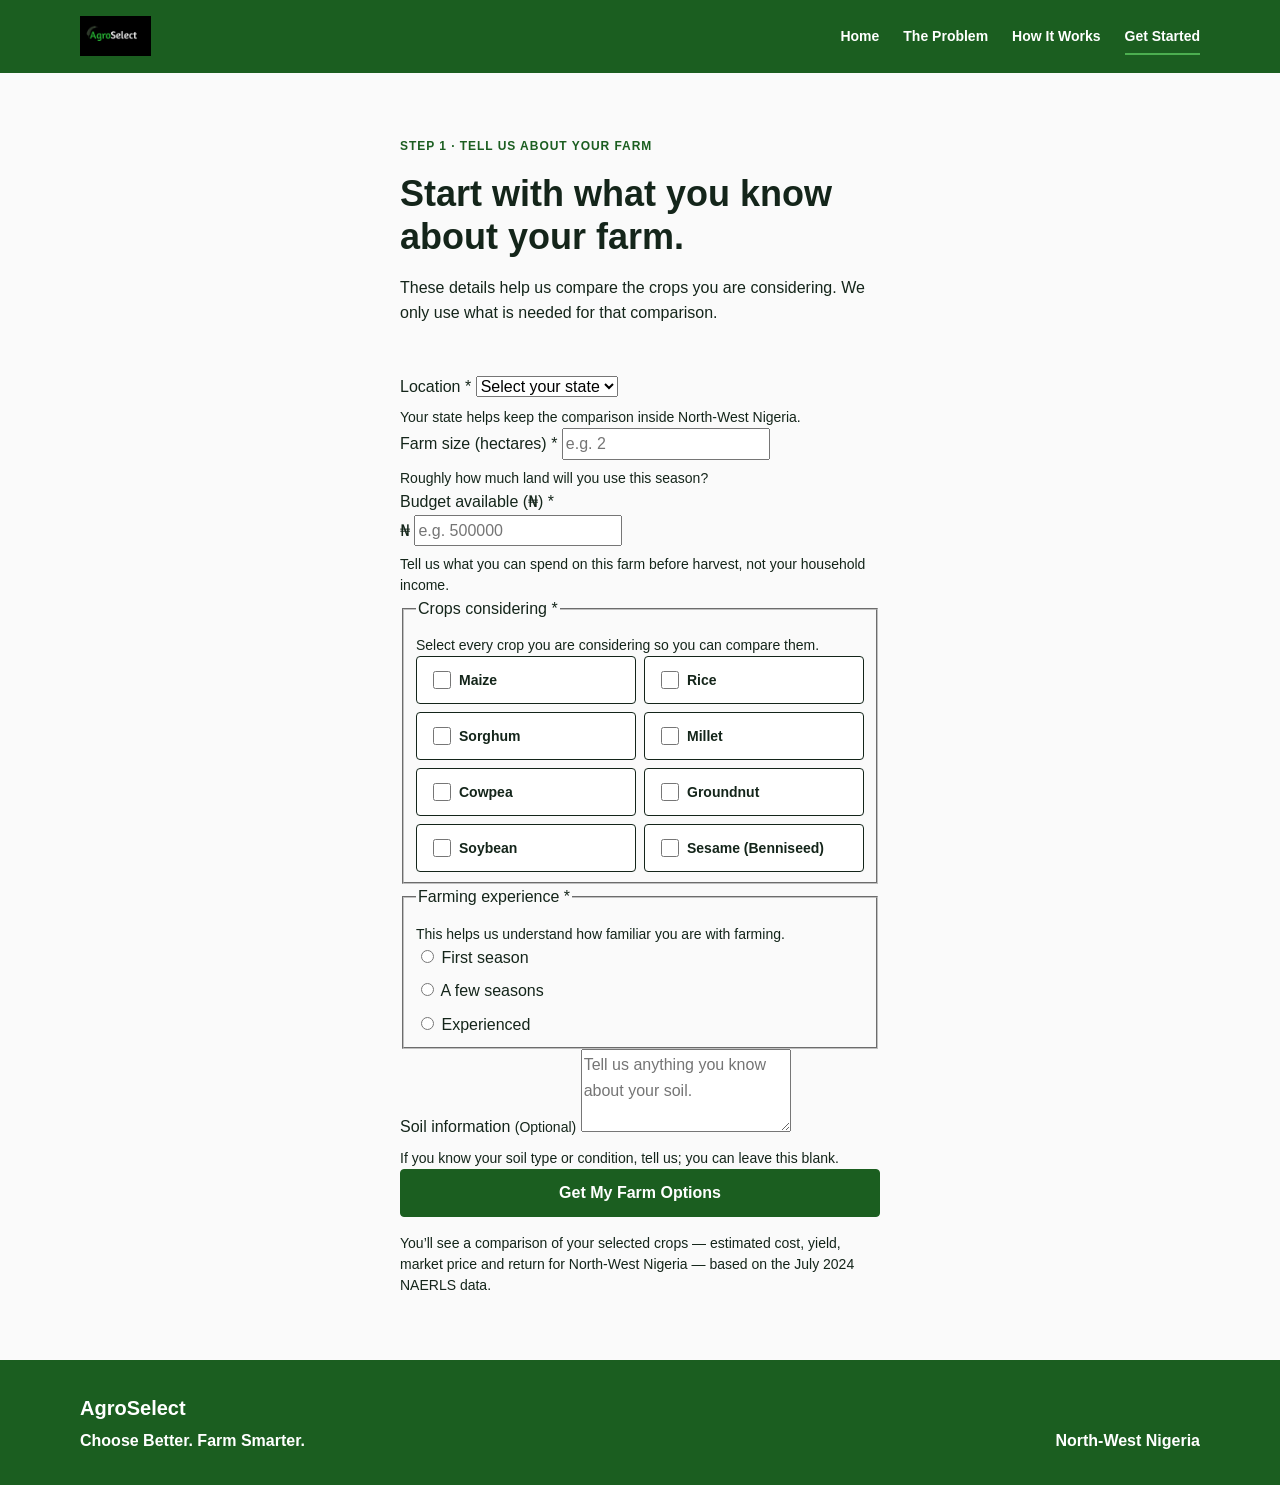
==== index.html @ f1db998a "Add AgroSelect project" ====
<!DOCTYPE html>
<html lang="en">
<head>
  <meta charset="UTF-8">
  <meta name="viewport" content="width=device-width, initial-scale=1.0">

  <title>Get Started | AgroSelect</title>
  <meta
    name="description"
    content="Tell AgroSelect about your farm and compare crops using local price, yield and cost information for North-West Nigeria."
  >

  <link rel="stylesheet" href="css/brand.css">
  <link rel="stylesheet" href="css/get-started.css">
</head>

<body>

  <!-- HEADER -->
  <header class="site-header">
    <div class="header-inner">

      <a href="index.html" class="brand-logo" aria-label="AgroSelect home">
        <img
    src="assets/Agroselect%20logo.jpeg"
    alt="AgroSelect"
    class="logo-image"
>
      </a>

      <nav class="site-nav" aria-label="Main navigation">
        <a href="index.html">Home</a>
        <a href="problem.html">The Problem</a>
        <a href="how-it-works.html">How It Works</a>
        <a href="get-started.html" class="active" aria-current="page">
          Get Started
        </a>
      </nav>

    </div>
  </header>


  <!-- MAIN -->
  <main>

    <section class="get-started-section">

      <div class="form-container">

        <!-- PAGE INTRO -->
        <div class="page-intro">

          <p class="eyebrow">STEP 1 · TELL US ABOUT YOUR FARM</p>

          <h1>Start with what you know about your farm.</h1>

          <p class="intro-text">
            These details help us compare the crops you are considering.
            We only use what is needed for that comparison.
          </p>

        </div>


        <!-- FORM -->
        <form class="farm-form">

          <!-- LOCATION -->
          <div class="form-group">

            <label for="location">
              Location <span class="required">*</span>
            </label>

            <select
              id="location"
              name="location"
              required
              aria-describedby="location-help"
            >
              <option value="" selected disabled>
                Select your state
              </option>

              <option value="jigawa">Jigawa</option>
              <option value="kaduna">Kaduna</option>
              <option value="kano">Kano</option>
              <option value="katsina">Katsina</option>
              <option value="kebbi">Kebbi</option>
              <option value="sokoto">Sokoto</option>
              <option value="zamfara">Zamfara</option>
            </select>

            <p class="field-help" id="location-help">
              Your state helps keep the comparison inside North-West Nigeria.
            </p>

          </div>


          <!-- FARM SIZE -->
          <div class="form-group">

            <label for="farm-size">
              Farm size (hectares) <span class="required">*</span>
            </label>

            <input
              type="number"
              id="farm-size"
              name="farm-size"
              min="0"
              step="0.01"
              inputmode="decimal"
              placeholder="e.g. 2"
              required
              aria-describedby="farm-size-help"
            >

            <p class="field-help" id="farm-size-help">
              Roughly how much land will you use this season?
            </p>

          </div>


          <!-- BUDGET -->
          <div class="form-group">

            <label for="budget">
              Budget available (₦) <span class="required">*</span>
            </label>

            <div class="currency-input">
              <span class="currency-symbol" aria-hidden="true">₦</span>

              <input
                type="number"
                id="budget"
                name="budget"
                min="0"
                step="1000"
                inputmode="numeric"
                placeholder="e.g. 500000"
                required
                aria-describedby="budget-help"
              >
            </div>

            <p class="field-help" id="budget-help">
              Tell us what you can spend on this farm before harvest,
              not your household income.
            </p>

          </div>


          <!-- CROPS -->
          <fieldset class="form-group crop-group">

            <legend>
              Crops considering <span class="required">*</span>
            </legend>

            <p class="field-help">
              Select every crop you are considering so you can compare them.
            </p>

            <div class="crop-options">

              <label class="crop-option">
                <input
                  type="checkbox"
                  name="crops"
                  value="maize"
                >
                <span class="crop-chip">Maize</span>
              </label>

              <label class="crop-option">
                <input
                  type="checkbox"
                  name="crops"
                  value="rice"
                >
                <span class="crop-chip">Rice</span>
              </label>

              <label class="crop-option">
                <input
                  type="checkbox"
                  name="crops"
                  value="sorghum"
                >
                <span class="crop-chip">Sorghum</span>
              </label>

              <label class="crop-option">
                <input
                  type="checkbox"
                  name="crops"
                  value="millet"
                >
                <span class="crop-chip">Millet</span>
              </label>

              <label class="crop-option">
                <input
                  type="checkbox"
                  name="crops"
                  value="cowpea"
                >
                <span class="crop-chip">Cowpea</span>
              </label>

              <label class="crop-option">
                <input
                  type="checkbox"
                  name="crops"
                  value="groundnut"
                >
                <span class="crop-chip">Groundnut</span>
              </label>

              <label class="crop-option">
                <input
                  type="checkbox"
                  name="crops"
                  value="soybean"
                >
                <span class="crop-chip">Soybean</span>
              </label>

              <label class="crop-option">
                <input
                  type="checkbox"
                  name="crops"
                  value="sesame"
                >
                <span class="crop-chip">Sesame (Benniseed)</span>
              </label>

            </div>

          </fieldset>


          <!-- EXPERIENCE -->
          <fieldset class="form-group">

            <legend>
              Farming experience <span class="required">*</span>
            </legend>

            <p class="field-help">
              This helps us understand how familiar you are with farming.
            </p>

            <div class="experience-options">

              <label class="experience-option">
                <input
                  type="radio"
                  name="experience"
                  value="first-season"
                >
                <span>First season</span>
              </label>

              <label class="experience-option">
                <input
                  type="radio"
                  name="experience"
                  value="few-seasons"
                >
                <span>A few seasons</span>
              </label>

              <label class="experience-option">
                <input
                  type="radio"
                  name="experience"
                  value="experienced"
                >
                <span>Experienced</span>
              </label>

            </div>

          </fieldset>


          <!-- SOIL INFORMATION -->
          <div class="form-group">

            <label for="soil">
              Soil information <span class="optional">(Optional)</span>
            </label>

            <textarea
              id="soil"
              name="soil"
              rows="3"
              placeholder="Tell us anything you know about your soil."
              aria-describedby="soil-help"
            ></textarea>

            <p class="field-help" id="soil-help">
              If you know your soil type or condition, tell us;
              you can leave this blank.
            </p>

          </div>


          <!-- CTA -->
          <div class="form-action">

            <button type="submit" class="primary-button">
              Get My Farm Options
            </button>

            <p class="next-step">
              You’ll see a comparison of your selected crops —
              estimated cost, yield, market price and return for
              North-West Nigeria — based on the July 2024 NAERLS data.
            </p>

          </div>

        </form>

      </div>

    </section>

  </main>


  <!-- FOOTER -->
  <footer class="site-footer">

    <div class="footer-inner">

      <div class="footer-brand">
        <span class="footer-wordmark">
          <span>Agro</span>Select
        </span>

        <p>Choose Better. Farm Smarter.</p>
      </div>

      <p class="footer-location">
        North-West Nigeria
      </p>

    </div>

  </footer>

</body>
</html>
---- css/brand.css ----
/* =========================================
   AGROSELECT — SHARED BRAND SYSTEM
   ========================================= */

:root {
    /* Brand colours */
    --color-primary-900: #1B5E20;
    --color-primary-500: #4CAF50;

    /* Use only for best comparison figure */
    --color-accent-lime: #AEEA00;

    /* Use only for caution, unavailable and risk */
    --color-accent-yellow: #FFEB3B;

    /* Surfaces */
    --color-surface: #FAFAFA;
    --color-white: #FFFFFF;

    /* Text */
    --color-ink-900: #14251A;

    /* Spacing — 8pt grid */
    --space-4: 4px;
    --space-8: 8px;
    --space-16: 16px;
    --space-24: 24px;
    --space-32: 32px;
    --space-48: 48px;
    --space-64: 64px;

    /* Radius */
    --radius-small: 4px;
    --radius-card: 8px;

    /* Motion */
    --transition-fast: 120ms ease-out;
}


/* ---------- RESET ---------- */

* {
    box-sizing: border-box;
}

html {
    scroll-behavior: smooth;
}

body {
    margin: 0;
    background: var(--color-surface);
    color: var(--color-ink-900);
    font-family:
        -apple-system,
        BlinkMacSystemFont,
        "Segoe UI",
        Roboto,
        "Helvetica Neue",
        Arial,
        sans-serif;
    font-size: 16px;
    line-height: 1.6;
}

img {
    max-width: 100%;
    display: block;
}

a {
    color: inherit;
}

button,
input,
select,
textarea {
    font: inherit;
}
---- css/get-started.css ----
/* =========================================
   AGROSELECT — GET STARTED PAGE
   ========================================= */


/* ===============================
   HEADER
   =============================== */

.site-header {
    background: var(--color-primary-900);
    border-bottom: 1px solid var(--color-primary-900);
}

.header-inner {
    width: min(1120px, calc(100% - 40px));
    min-height: 72px;
    margin: 0 auto;

    display: flex;
    align-items: center;
    justify-content: space-between;
    gap: var(--space-32);
}

.brand-logo {
    display: inline-flex;
    align-items: center;
    text-decoration: none;
}

.logo-image {
    width: auto;
    height: 40px;
    object-fit: contain;
}


/* ===============================
   NAVIGATION
   =============================== */

.site-nav {
    display: flex;
    align-items: center;
    gap: var(--space-24);
}

.site-nav a {
    position: relative;

    padding: var(--space-8) 0;

    color: var(--color-white);
    text-decoration: none;

    font-size: 14px;
    font-weight: 600;

    transition: color var(--transition-fast);
}

.site-nav a:hover {
    color: var(--color-accent-yellow);
}

.site-nav a.active {
    color: var(--color-white);
}

.site-nav a.active::after {
    content: "";

    position: absolute;
    left: 0;
    right: 0;
    bottom: 0;

    height: 2px;

    background: var(--color-primary-500);
}


/* ===============================
   MAIN SECTION
   =============================== */

.get-started-section {
    padding: var(--space-64) 0;
}

.form-container {
    width: min(480px, calc(100% - 40px));
    margin: 0 auto;
}


/* ===============================
   PAGE INTRO
   =============================== */

.page-intro {
    margin-bottom: var(--space-48);
}

.eyebrow {
    margin: 0 0 var(--space-16);

    color: var(--color-primary-900);

    font-size: 12px;
    font-weight: 700;
    letter-spacing: 0.08em;
    text-transform: uppercase;
}

.page-intro h1 {
    margin: 0;

    color: var(--color-ink-900);

    font-size: 36px;
    line-height: 1.2;
    font-weight: 700;
}

.intro-text {
    margin: var(--space-16) 0 0;

    color: var(--color-ink-900);

    font-size: 16px;
    line-height: 1.6;
}


/* ===============================
   FORM
   =============================== */

.farm-form {
    width: 100%;
}

.form-section {
    margin: 0 0 var(--space-48);
    padding: 0;
    border: 0;
}

.form-section legend {
    width: 100%;
    margin-bottom: var(--space-16);
    padding: 0;

    color: var(--color-ink-900);

    font-size: 20px;
    line-height: 1.3;
    font-weight: 700;
}


/* ===============================
   LABELS
   =============================== */

.form-section > label {
    display: block;
    margin-bottom: var(--space-8);

    color: var(--color-ink-900);

    font-size: 16px;
    font-weight: 600;
}

.optional {
    color: var(--color-ink-900);
    font-size: 14px;
    font-weight: 400;
}


/* ===============================
   INPUTS
   =============================== */

.form-section input[type="number"],
.form-section select,
.form-section textarea {
    width: 100%;

    border: 1px solid var(--color-ink-900);
    border-radius: var(--radius-small);

    background: var(--color-white);
    color: var(--color-ink-900);

    font-size: 16px;
}

.form-section input[type="number"],
.form-section select {
    min-height: 48px;
    padding: 0 var(--space-16);
}

.form-section textarea {
    min-height: 112px;
    padding: var(--space-16);

    resize: vertical;
}


/* ===============================
   FOCUS STATES
   =============================== */

.form-section input[type="number"]:focus,
.form-section select:focus,
.form-section textarea:focus,
.site-nav a:focus,
.brand-logo:focus,
.primary-button:focus,
.crop-option input:focus-visible,
.radio-option input:focus-visible {
    outline: 3px solid var(--color-primary-500);
    outline-offset: 2px;
}


/* ===============================
   INPUT WITH UNIT
   =============================== */

.input-with-unit {
    display: flex;
    align-items: center;

    min-height: 48px;

    border: 1px solid var(--color-ink-900);
    border-radius: var(--radius-small);

    background: var(--color-white);

    overflow: hidden;
}

.input-with-unit span {
    flex: 0 0 auto;

    padding: 0 var(--space-16);

    color: var(--color-ink-900);

    font-size: 16px;
    font-weight: 600;
}

.input-with-unit input {
    width: 100%;
    min-width: 0;

    min-height: 46px;
    padding: 0 var(--space-16);

    border: 0;
    outline: 0;

    background: transparent;
    color: var(--color-ink-900);

    font-size: 16px;
}

.input-with-unit:focus-within {
    outline: 3px solid var(--color-primary-500);
    outline-offset: 2px;
}


/* ===============================
   HELPER TEXT
   =============================== */

.field-help {
    margin: var(--space-8) 0 0;

    color: var(--color-ink-900);

    font-size: 14px;
    line-height: 1.5;
}


/* ===============================
   CROP OPTIONS
   =============================== */

.crop-options {
    display: grid;
    grid-template-columns: 1fr 1fr;
    gap: var(--space-8);
}

.crop-option {
    display: flex;
    align-items: center;

    min-height: 48px;
    padding: 0 var(--space-16);

    border: 1px solid var(--color-ink-900);
    border-radius: var(--radius-small);

    background: var(--color-white);

    cursor: pointer;

    transition:
        border-color var(--transition-fast),
        background-color var(--transition-fast);
}

.crop-option:hover {
    border-color: var(--color-primary-500);
}

.crop-option input {
    width: 18px;
    height: 18px;

    margin: 0 var(--space-8) 0 0;

    accent-color: var(--color-primary-900);
}

.crop-option span {
    color: var(--color-ink-900);

    font-size: 14px;
    font-weight: 600;
}


/* ===============================
   EXPERIENCE OPTIONS
   =============================== */

.experience-options {
    display: flex;
    flex-direction: column;
    gap: var(--space-8);
}

.radio-option {
    display: flex;
    align-items: center;

    min-height: 48px;
    padding: 0 var(--space-16);

    border: 1px solid var(--color-ink-900);
    border-radius: var(--radius-small);

    background: var(--color-white);

    cursor: pointer;

    transition:
        border-color var(--transition-fast),
        background-color var(--transition-fast);
}

.radio-option:hover {
    border-color: var(--color-primary-500);
}

.radio-option input {
    width: 18px;
    height: 18px;

    margin: 0 var(--space-8) 0 0;

    accent-color: var(--color-primary-900);
}

.radio-option span {
    color: var(--color-ink-900);

    font-size: 14px;
    font-weight: 600;
}


/* ===============================
   SUBMIT AREA
   =============================== */

.form-submit {
    margin-top: var(--space-16);
}

.primary-button {
    width: 100%;
    min-height: 48px;

    padding: var(--space-8) var(--space-16);

    border: 1px solid var(--color-primary-900);
    border-radius: var(--radius-small);

    background: var(--color-primary-900);
    color: var(--color-white);

    font-size: 16px;
    font-weight: 700;

    cursor: pointer;

    transition:
        background-color var(--transition-fast),
        border-color var(--transition-fast);
}

.primary-button:hover {
    background: var(--color-primary-500);
    border-color: var(--color-primary-500);
}

.next-step {
    margin: var(--space-16) 0 0;

    color: var(--color-ink-900);

    font-size: 14px;
    line-height: 1.5;
}


/* ===============================
   FOOTER
   =============================== */

.site-footer {
    background: var(--color-primary-900);
    padding: var(--space-32) 0;
}

.footer-inner {
    width: min(1120px, calc(100% - 40px));
    margin: 0 auto;

    display: flex;
    align-items: flex-end;
    justify-content: space-between;

    gap: var(--space-24);
}

.footer-wordmark {
    color: var(--color-white);

    font-size: 20px;
    font-weight: 700;
}

.footer-brand p {
    margin: var(--space-4) 0 0;

    color: var(--color-white);

    font-size: 16px;
    font-weight: 600;
}

.footer-location {
    margin: 0;

    color: var(--color-white);

    font-size: 16px;
    font-weight: 600;
}


/* ===============================
   MOBILE
   =============================== */

@media (max-width: 768px) {

    .header-inner {
        min-height: auto;

        padding: var(--space-16) 0;

        align-items: flex-start;
        flex-direction: column;

        gap: var(--space-16);
    }

    .site-nav {
        width: 100%;

        gap: var(--space-16);

        flex-wrap: wrap;
    }

    .get-started-section {
        padding: var(--space-48) 0;
    }

    .form-container {
        width: min(100% - 32px, 480px);
    }

    .page-intro {
        margin-bottom: var(--space-32);
    }

    .page-intro h1 {
        font-size: 28px;
    }

    .form-section {
        margin-bottom: var(--space-32);
    }

    .crop-options {
        grid-template-columns: 1fr;
    }

    .footer-inner {
        width: min(100% - 32px, 1120px);

        align-items: flex-start;
        flex-direction: column;

        gap: var(--space-16);
    }
}


/* ===============================
   SMALL MOBILE
   =============================== */

@media (max-width: 480px) {

    .logo-image {
        height: 36px;
    }

    .site-nav {
        gap: var(--space-8) var(--space-16);
    }

    .page-intro h1 {
        font-size: 28px;
    }

    .footer-wordmark {
        font-size: 20px;
    }

    .footer-brand p,
    .footer-location {
        font-size: 14px;
    }
}
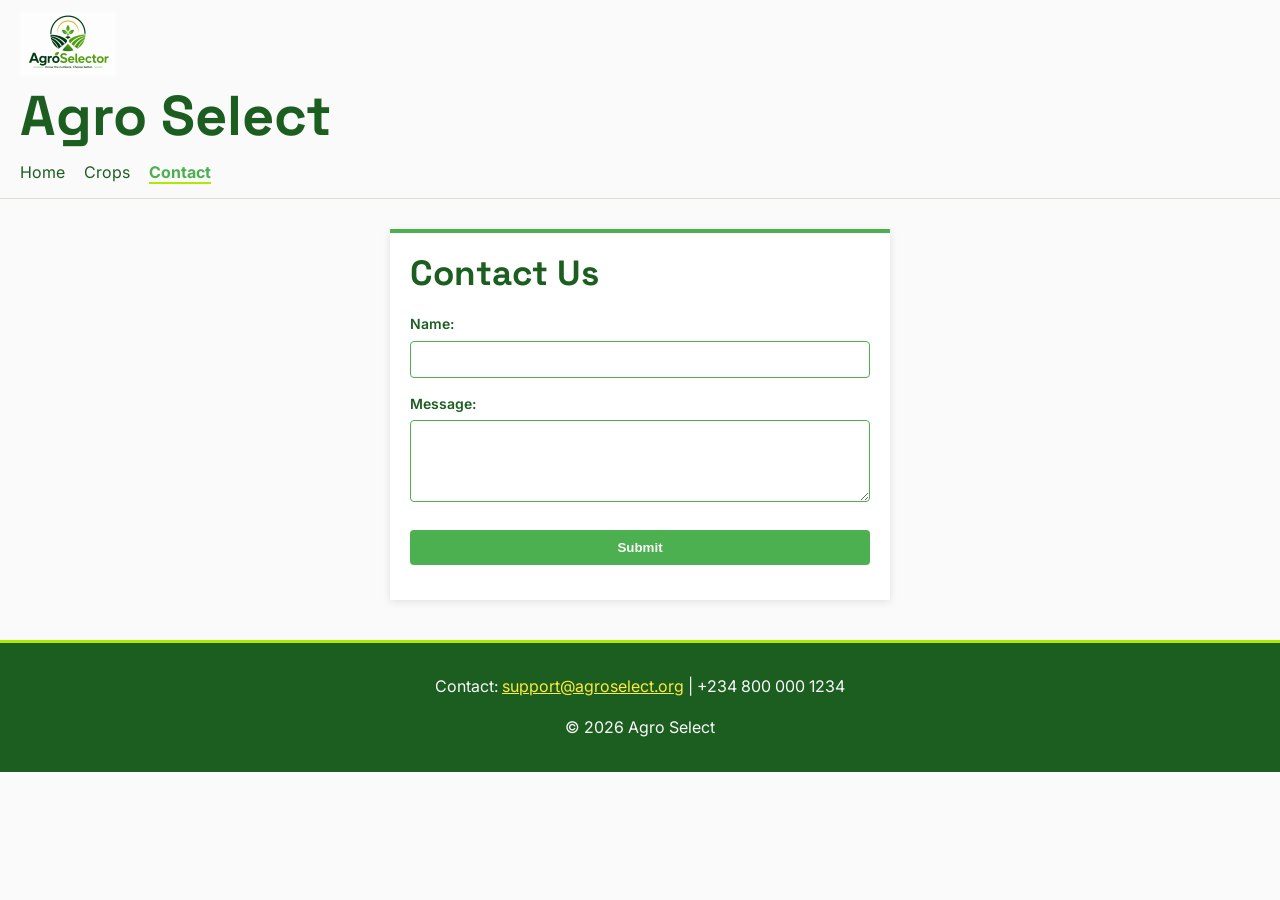
==== commit aae385b4: "Add AgroSelect project files" ====
--- a/index.html
+++ b/index.html
@@ -3,361 +3,166 @@
 <head>
   <meta charset="UTF-8">
   <meta name="viewport" content="width=device-width, initial-scale=1.0">
+  <title>Contact - Agro Select</title>
+    <link rel="preconnect" href="https://fonts.googleapis.com">
+    <link rel="preconnect" href="https://fonts.gstatic.com" crossorigin>
+    <link href="https://fonts.googleapis.com/css2?family=Inter:wght@400;500;600;700&family=Space+Grotesk:wght@500;600;700&display=swap" rel="stylesheet">
+  <style>
+      :root {
+        --deep-green: #1B5E20;
+        --mid-green: #4CAF50;
+        --lime: #AEEA00;
+        --yellow: #FFEB3B;
+        --paper: #FAFAFA;
+        --ink: #14150F;
+        --muted: #5F6158;
+      }
 
-  <title>Get Started | AgroSelect</title>
-  <meta
-    name="description"
-    content="Tell AgroSelect about your farm and compare crops using local price, yield and cost information for North-West Nigeria."
-  >
+      * {
+        box-sizing: border-box;
+      }
 
-  <link rel="stylesheet" href="css/brand.css">
-  <link rel="stylesheet" href="css/get-started.css">
+    body {
+        font-family: 'Inter', sans-serif;
+      margin: 0;
+      padding: 0;
+        background-color: var(--paper);
+        color: var(--ink);
+        line-height: 1.6;
+    }
+
+    /* Header Shell */
+    header {
+      background-color: var(--paper);
+      border-bottom: 1px solid #E0DED4;
+      padding: 12px 20px;
+     }
+     header h1 {
+      color: var(--deep-green);
+      font-family: 'Space Grotesk', sans-serif;
+      font-size: 56px;
+      line-height: 1.15;
+      margin: 0 0 12px;
+    }
+    nav a {
+      color: var(--deep-green);
+      font-size: 16px;
+      margin-right: 15px;
+      text-decoration: none;
+    }
+    nav a.active {
+      color: var(--mid-green);
+      font-weight: bold;
+      border-bottom: 2px solid var(--lime);
+    }
+
+    /* Content Area */
+    main {
+      padding: 20px;
+      max-width: 500px;
+      margin: 30px auto;
+      background-color: #ffffff;
+        border-top: 4px solid var(--mid-green);
+      box-shadow: 0 2px 8px rgba(0,0,0,0.1);
+    }
+    h2 {
+        color: var(--deep-green);
+        font-family: 'Space Grotesk', sans-serif;
+        font-size: 35px;
+        line-height: 1.15;
+        margin: 0 0 20px;
+    }
+      label {
+        color: var(--deep-green);
+        display: block;
+        font-size: 14px;
+        font-weight: 600;
+      }
+      input, textarea, button {
+      width: 100%;
+      margin-top: 5px;
+      margin-bottom: 15px;
+      padding: 10px;
+      box-sizing: border-box;
+        border: 1px solid var(--mid-green);
+      border-radius: 4px;
+    }
+    button {
+        background-color: var(--mid-green);
+        color: var(--paper);
+      font-weight: bold;
+      border: none;
+      cursor: pointer;
+    }
+    button:hover {
+        background-color: var(--lime);
+        color: var(--deep-green);
+    }
+
+    /* Footer Shell */
+    footer {
+        background-color: var(--deep-green);
+        color: var(--paper);
+      text-align: center;
+      padding: 15px;
+      margin-top: 40px;
+        border-top: 3px solid var(--lime);
+    }
+    footer a {
+        color: var(--yellow);
+    }
+
+      .brand-mark {
+        display: block;
+        height: 64px;
+        margin-bottom: 8px;
+        object-fit: contain;
+        object-position: left center;
+        width: 140px;
+      }
+
+      @media (max-width: 480px) {
+        header h1 {
+          font-size: 40px;
+        }
+        h2 {
+          font-size: 30px;
+        }
+      }
+  </style>
 </head>
-
 <body>
 
-  <!-- HEADER -->
-  <header class="site-header">
-    <div class="header-inner">
-
-      <a href="index.html" class="brand-logo" aria-label="AgroSelect home">
-        <img
-    src="assets/Agroselect%20logo.jpeg"
-    alt="AgroSelect"
-    class="logo-image"
->
-      </a>
-
-      <nav class="site-nav" aria-label="Main navigation">
-        <a href="index.html">Home</a>
-        <a href="problem.html">The Problem</a>
-        <a href="how-it-works.html">How It Works</a>
-        <a href="get-started.html" class="active" aria-current="page">
-          Get Started
-        </a>
-      </nav>
-
-    </div>
+  <!-- Shared Header Shell -->
+  <header>
+      <img class="brand-mark" src="logo.png" alt="AgroSelect">
+    <h1>Agro Select</h1>
+    <nav>
+      <a href="index.html">Home</a>
+      <a href="agroselector-crop-details.html">Crops</a>
+      <a href="contact.html" class="active">Contact</a>
+    </nav>
   </header>
 
+  <!-- Contact Page Content -->
+  <main>
+    <h2>Contact Us</h2>
+    <form>
+      <label for="name">Name:</label>
+      <input type="text" id="name" required>
 
-  <!-- MAIN -->
-  <main>
+      <label for="message">Message:</label>
+      <textarea id="message" rows="4" required></textarea>
 
-    <section class="get-started-section">
-
-      <div class="form-container">
-
-        <!-- PAGE INTRO -->
-        <div class="page-intro">
-
-          <p class="eyebrow">STEP 1 · TELL US ABOUT YOUR FARM</p>
-
-          <h1>Start with what you know about your farm.</h1>
-
-          <p class="intro-text">
-            These details help us compare the crops you are considering.
-            We only use what is needed for that comparison.
-          </p>
-
-        </div>
-
-
-        <!-- FORM -->
-        <form class="farm-form">
-
-          <!-- LOCATION -->
-          <div class="form-group">
-
-            <label for="location">
-              Location <span class="required">*</span>
-            </label>
-
-            <select
-              id="location"
-              name="location"
-              required
-              aria-describedby="location-help"
-            >
-              <option value="" selected disabled>
-                Select your state
-              </option>
-
-              <option value="jigawa">Jigawa</option>
-              <option value="kaduna">Kaduna</option>
-              <option value="kano">Kano</option>
-              <option value="katsina">Katsina</option>
-              <option value="kebbi">Kebbi</option>
-              <option value="sokoto">Sokoto</option>
-              <option value="zamfara">Zamfara</option>
-            </select>
-
-            <p class="field-help" id="location-help">
-              Your state helps keep the comparison inside North-West Nigeria.
-            </p>
-
-          </div>
-
-
-          <!-- FARM SIZE -->
-          <div class="form-group">
-
-            <label for="farm-size">
-              Farm size (hectares) <span class="required">*</span>
-            </label>
-
-            <input
-              type="number"
-              id="farm-size"
-              name="farm-size"
-              min="0"
-              step="0.01"
-              inputmode="decimal"
-              placeholder="e.g. 2"
-              required
-              aria-describedby="farm-size-help"
-            >
-
-            <p class="field-help" id="farm-size-help">
-              Roughly how much land will you use this season?
-            </p>
-
-          </div>
-
-
-          <!-- BUDGET -->
-          <div class="form-group">
-
-            <label for="budget">
-              Budget available (₦) <span class="required">*</span>
-            </label>
-
-            <div class="currency-input">
-              <span class="currency-symbol" aria-hidden="true">₦</span>
-
-              <input
-                type="number"
-                id="budget"
-                name="budget"
-                min="0"
-                step="1000"
-                inputmode="numeric"
-                placeholder="e.g. 500000"
-                required
-                aria-describedby="budget-help"
-              >
-            </div>
-
-            <p class="field-help" id="budget-help">
-              Tell us what you can spend on this farm before harvest,
-              not your household income.
-            </p>
-
-          </div>
-
-
-          <!-- CROPS -->
-          <fieldset class="form-group crop-group">
-
-            <legend>
-              Crops considering <span class="required">*</span>
-            </legend>
-
-            <p class="field-help">
-              Select every crop you are considering so you can compare them.
-            </p>
-
-            <div class="crop-options">
-
-              <label class="crop-option">
-                <input
-                  type="checkbox"
-                  name="crops"
-                  value="maize"
-                >
-                <span class="crop-chip">Maize</span>
-              </label>
-
-              <label class="crop-option">
-                <input
-                  type="checkbox"
-                  name="crops"
-                  value="rice"
-                >
-                <span class="crop-chip">Rice</span>
-              </label>
-
-              <label class="crop-option">
-                <input
-                  type="checkbox"
-                  name="crops"
-                  value="sorghum"
-                >
-                <span class="crop-chip">Sorghum</span>
-              </label>
-
-              <label class="crop-option">
-                <input
-                  type="checkbox"
-                  name="crops"
-                  value="millet"
-                >
-                <span class="crop-chip">Millet</span>
-              </label>
-
-              <label class="crop-option">
-                <input
-                  type="checkbox"
-                  name="crops"
-                  value="cowpea"
-                >
-                <span class="crop-chip">Cowpea</span>
-              </label>
-
-              <label class="crop-option">
-                <input
-                  type="checkbox"
-                  name="crops"
-                  value="groundnut"
-                >
-                <span class="crop-chip">Groundnut</span>
-              </label>
-
-              <label class="crop-option">
-                <input
-                  type="checkbox"
-                  name="crops"
-                  value="soybean"
-                >
-                <span class="crop-chip">Soybean</span>
-              </label>
-
-              <label class="crop-option">
-                <input
-                  type="checkbox"
-                  name="crops"
-                  value="sesame"
-                >
-                <span class="crop-chip">Sesame (Benniseed)</span>
-              </label>
-
-            </div>
-
-          </fieldset>
-
-
-          <!-- EXPERIENCE -->
-          <fieldset class="form-group">
-
-            <legend>
-              Farming experience <span class="required">*</span>
-            </legend>
-
-            <p class="field-help">
-              This helps us understand how familiar you are with farming.
-            </p>
-
-            <div class="experience-options">
-
-              <label class="experience-option">
-                <input
-                  type="radio"
-                  name="experience"
-                  value="first-season"
-                >
-                <span>First season</span>
-              </label>
-
-              <label class="experience-option">
-                <input
-                  type="radio"
-                  name="experience"
-                  value="few-seasons"
-                >
-                <span>A few seasons</span>
-              </label>
-
-              <label class="experience-option">
-                <input
-                  type="radio"
-                  name="experience"
-                  value="experienced"
-                >
-                <span>Experienced</span>
-              </label>
-
-            </div>
-
-          </fieldset>
-
-
-          <!-- SOIL INFORMATION -->
-          <div class="form-group">
-
-            <label for="soil">
-              Soil information <span class="optional">(Optional)</span>
-            </label>
-
-            <textarea
-              id="soil"
-              name="soil"
-              rows="3"
-              placeholder="Tell us anything you know about your soil."
-              aria-describedby="soil-help"
-            ></textarea>
-
-            <p class="field-help" id="soil-help">
-              If you know your soil type or condition, tell us;
-              you can leave this blank.
-            </p>
-
-          </div>
-
-
-          <!-- CTA -->
-          <div class="form-action">
-
-            <button type="submit" class="primary-button">
-              Get My Farm Options
-            </button>
-
-            <p class="next-step">
-              You’ll see a comparison of your selected crops —
-              estimated cost, yield, market price and return for
-              North-West Nigeria — based on the July 2024 NAERLS data.
-            </p>
-
-          </div>
-
-        </form>
-
-      </div>
-
-    </section>
-
+      <button type="submit">Submit</button>
+    </form>
   </main>
 
-
-  <!-- FOOTER -->
-  <footer class="site-footer">
-
-    <div class="footer-inner">
-
-      <div class="footer-brand">
-        <span class="footer-wordmark">
-          <span>Agro</span>Select
-        </span>
-
-        <p>Choose Better. Farm Smarter.</p>
-      </div>
-
-      <p class="footer-location">
-        North-West Nigeria
-      </p>
-
-    </div>
-
+  <!-- Shared Footer Shell -->
+  <footer>
+    <p>Contact: <a href="mailto:support@agroselect.org">support@agroselect.org</a> | +234 800 000 1234</p>
+    <p>&copy; 2026 Agro Select</p>
   </footer>
 
 </body>
-</html>+</html>
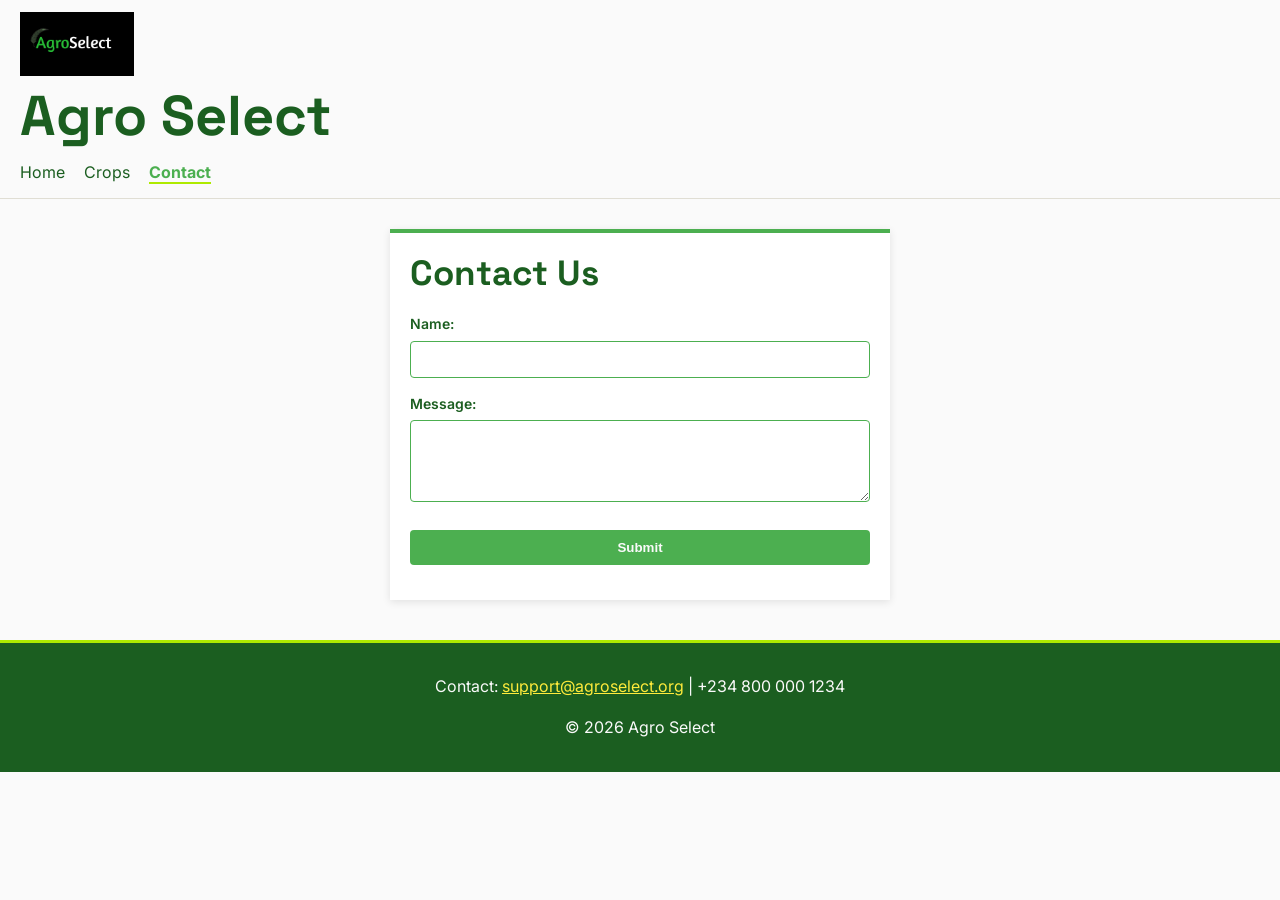
==== commit 9b45dc3a: "Use AGS logo across pages" ====
--- a/index.html
+++ b/index.html
@@ -135,7 +135,7 @@
 
   <!-- Shared Header Shell -->
   <header>
-      <img class="brand-mark" src="logo.png" alt="AgroSelect">
+      <img class="brand-mark" src="AGS-logo.jpeg" alt="AgroSelect">
     <h1>Agro Select</h1>
     <nav>
       <a href="index.html">Home</a>
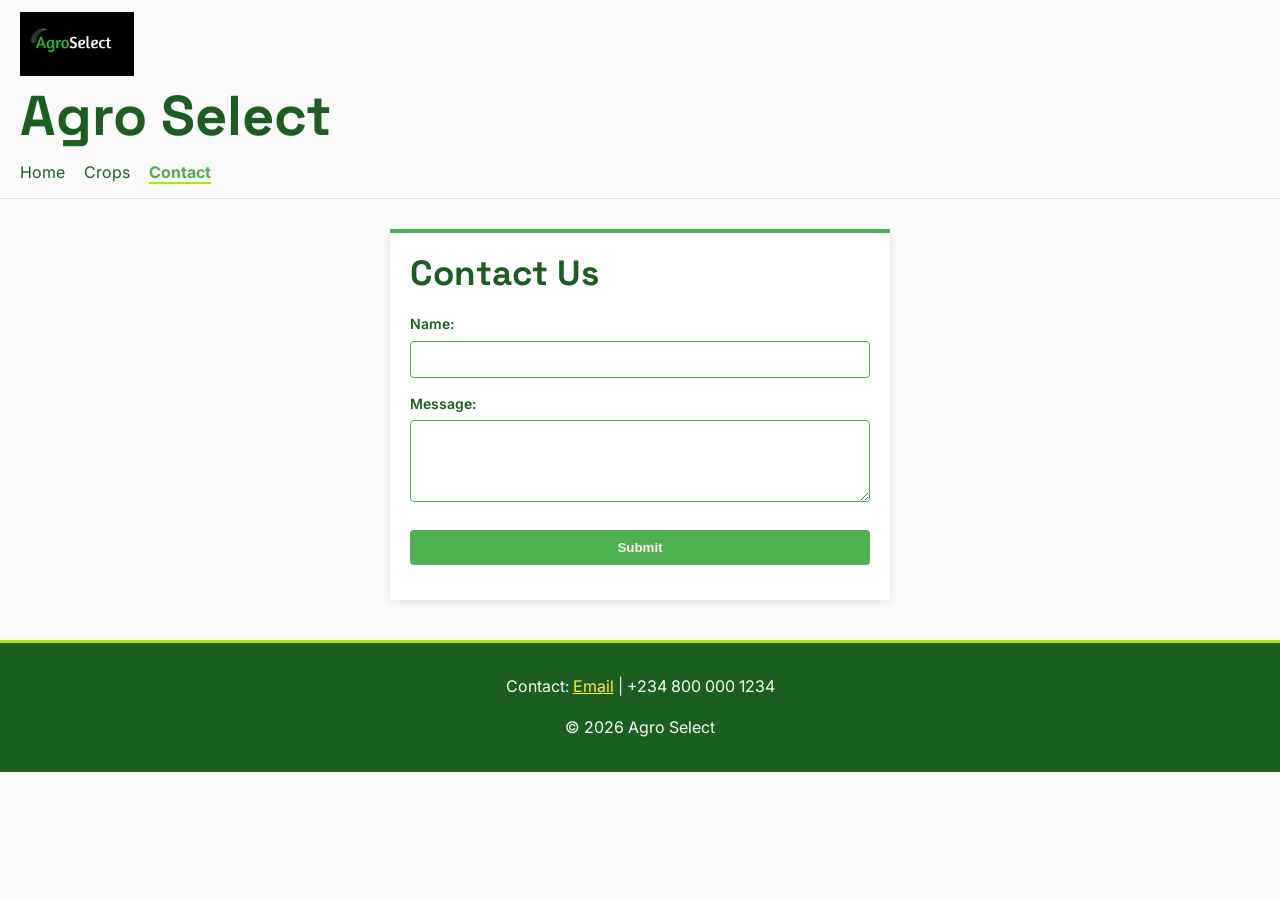
==== commit c6d0366a: "Update contact email" ====
--- a/index.html
+++ b/index.html
@@ -160,7 +160,7 @@
 
   <!-- Shared Footer Shell -->
   <footer>
-    <p>Contact: <a href="mailto:support@agroselect.org">support@agroselect.org</a> | +234 800 000 1234</p>
+    <p>Contact: <a href="mailto: argoselect25@gmail.com">Email</a> | +234 800 000 1234</p>
     <p>&copy; 2026 Agro Select</p>
   </footer>
 
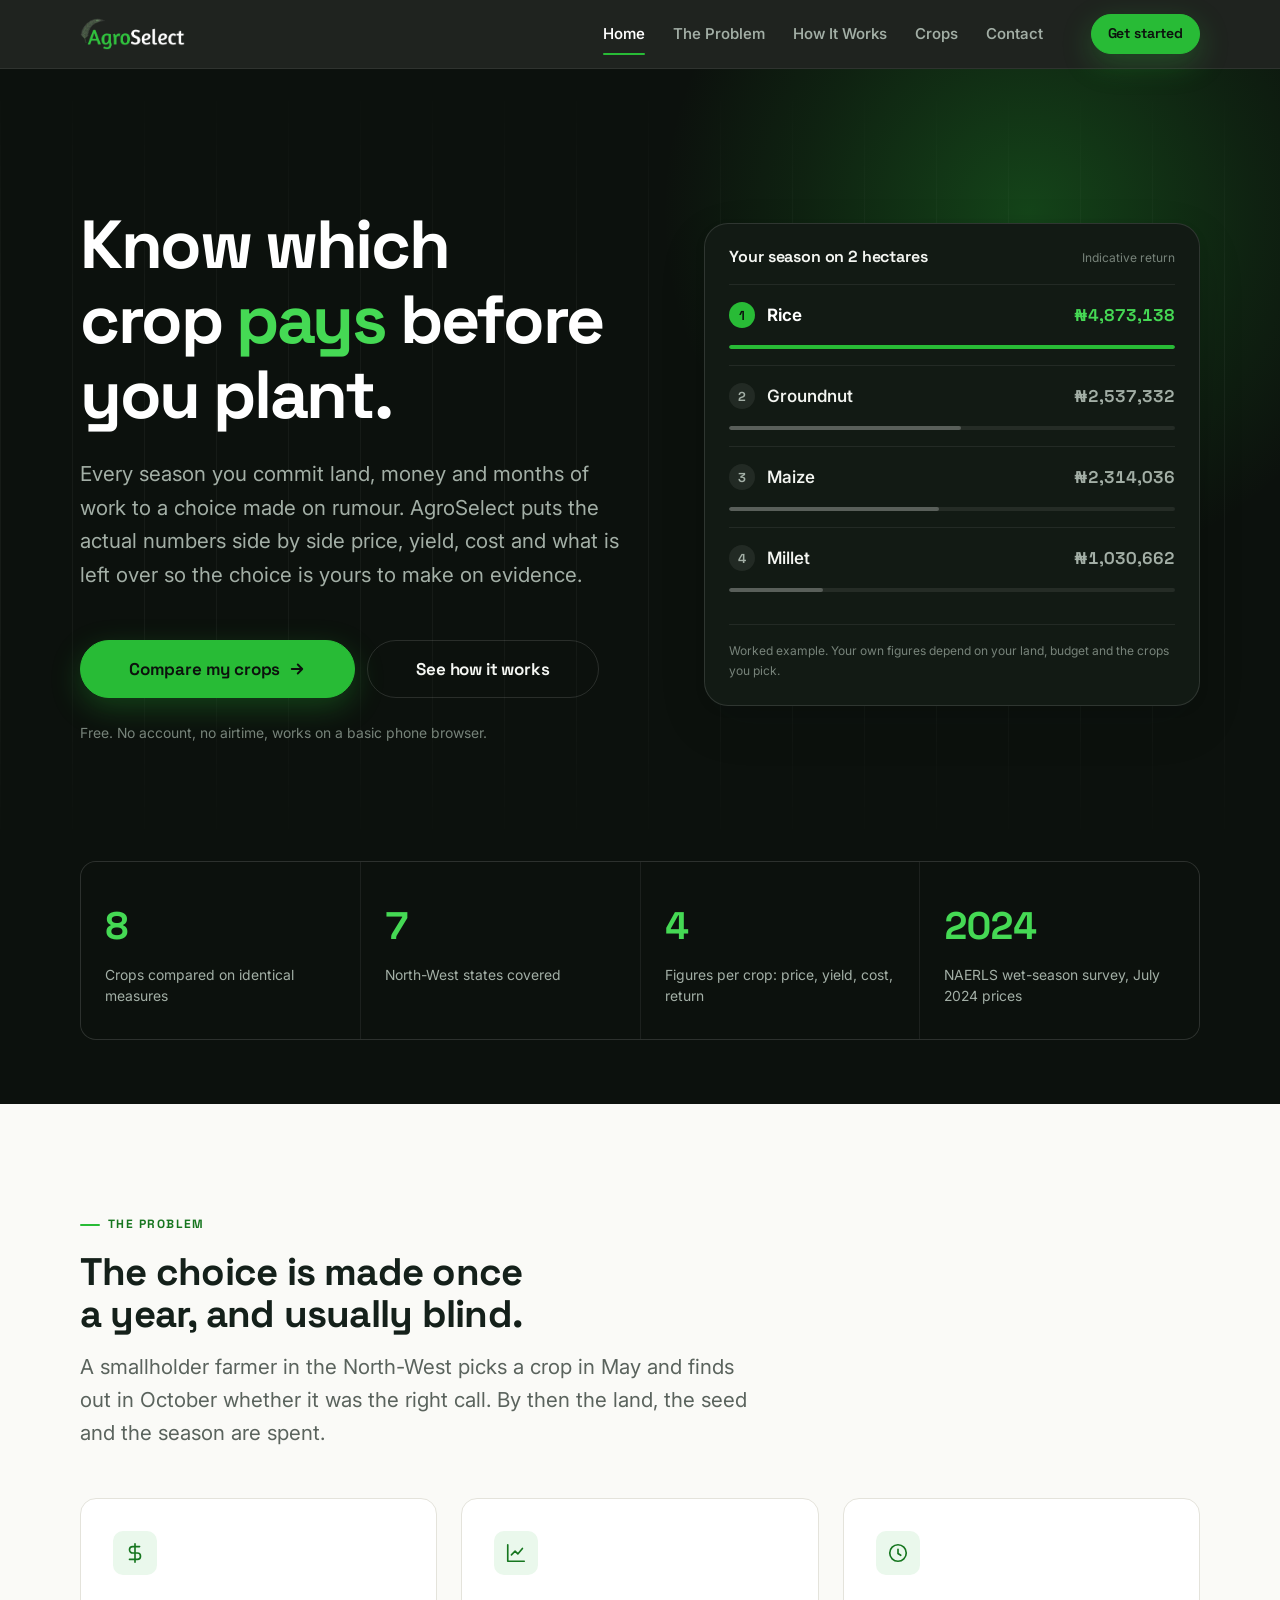
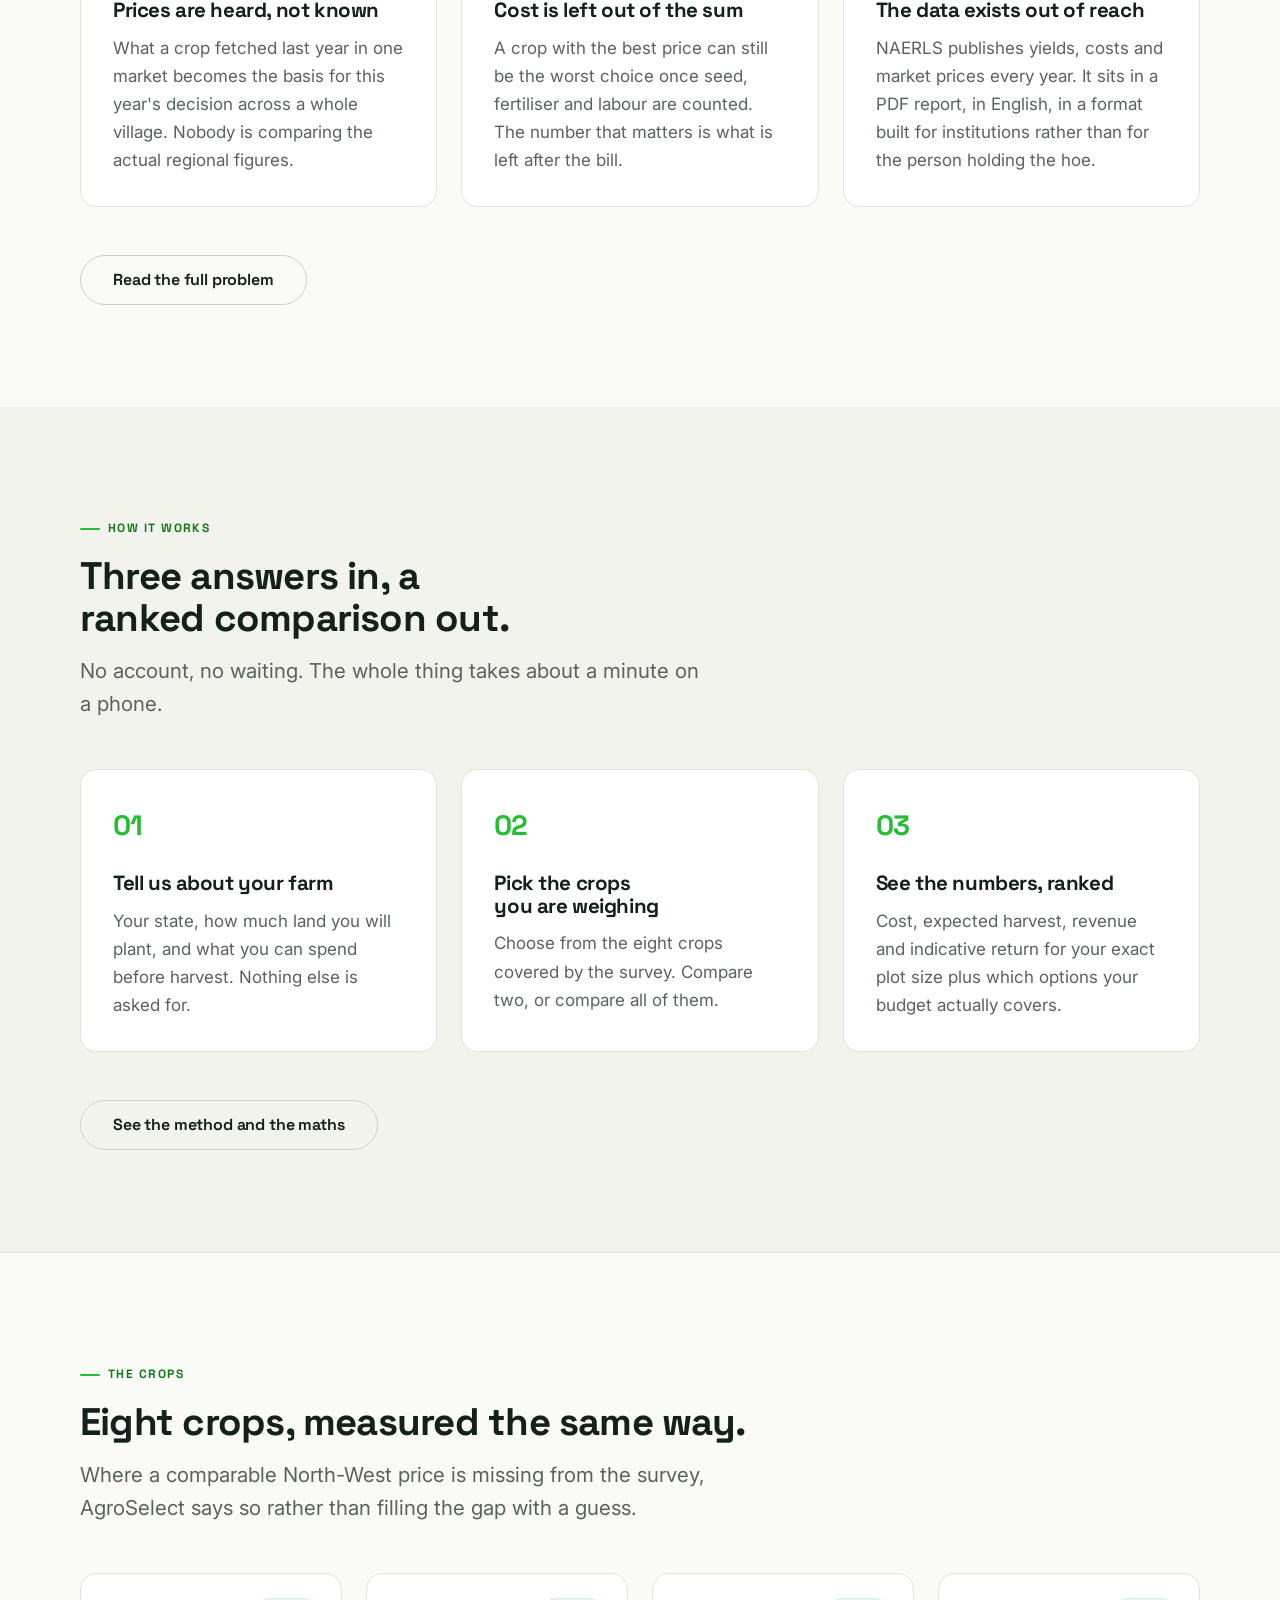
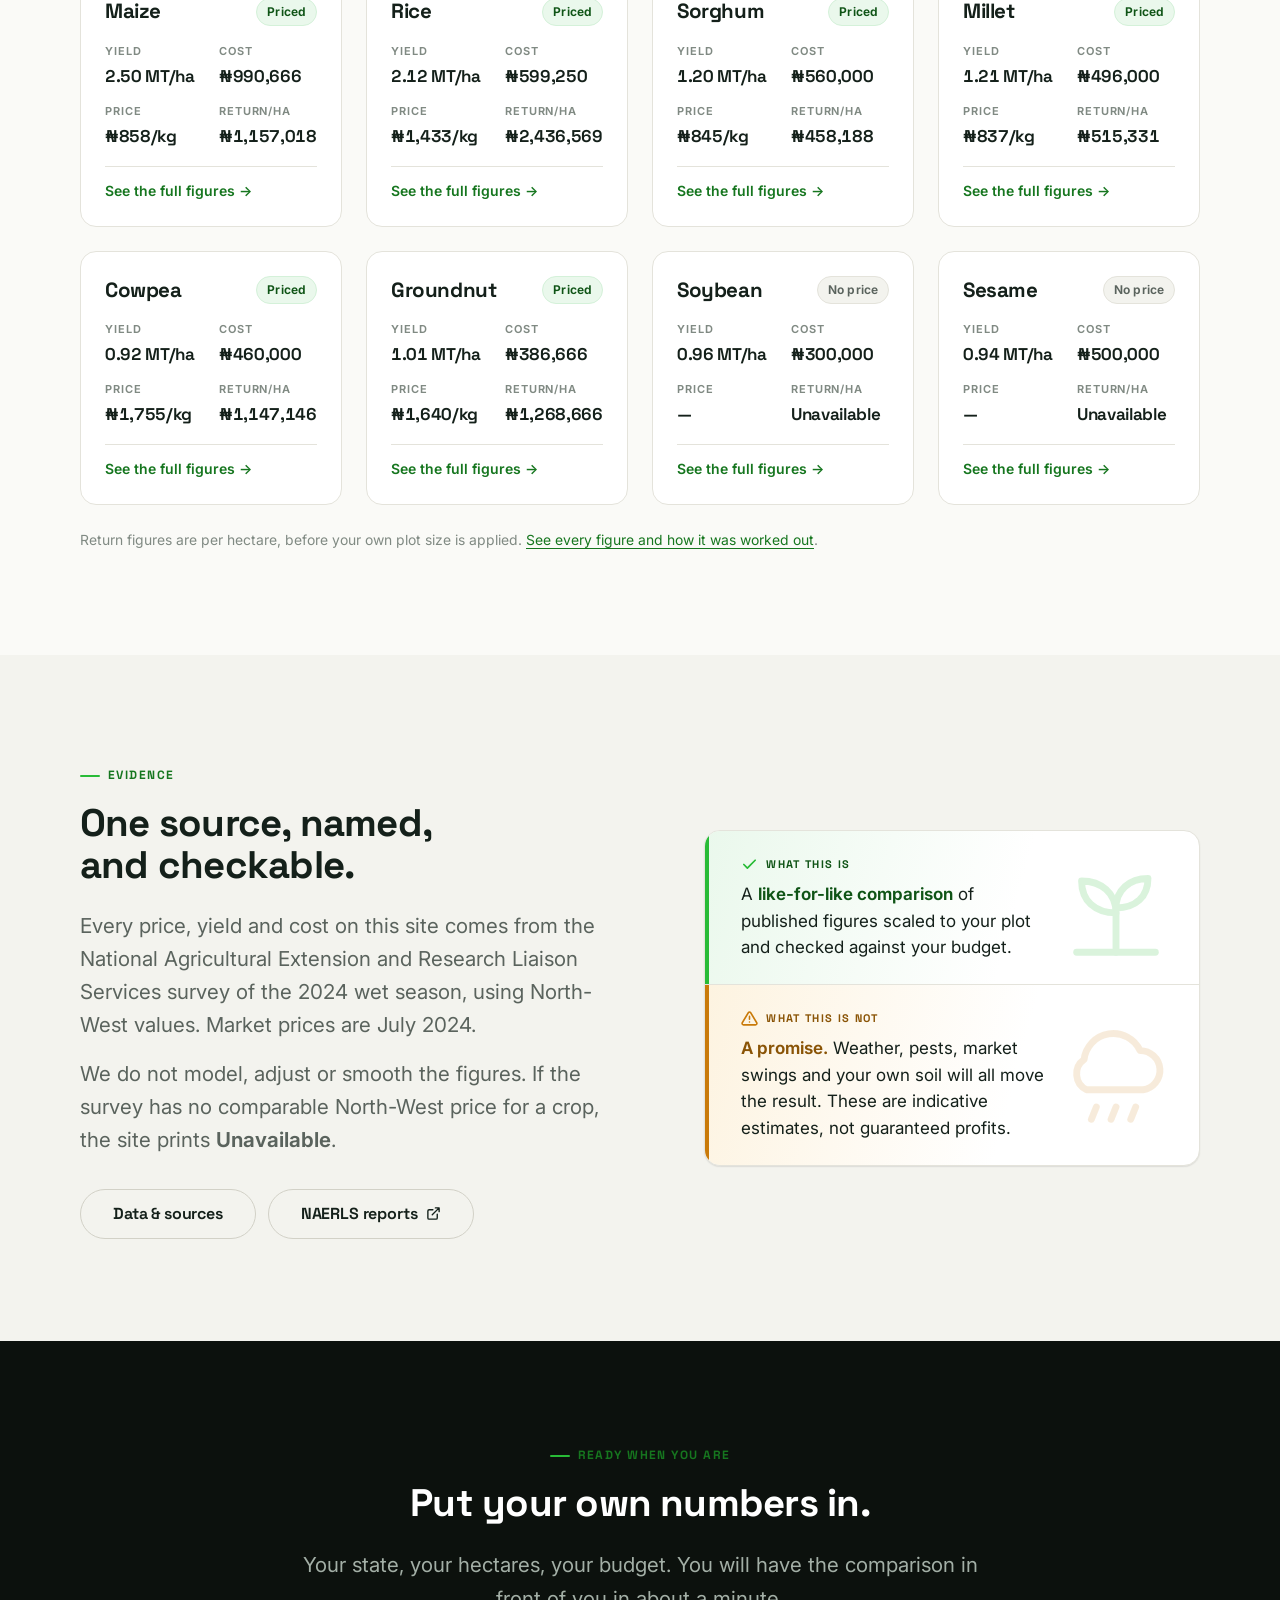
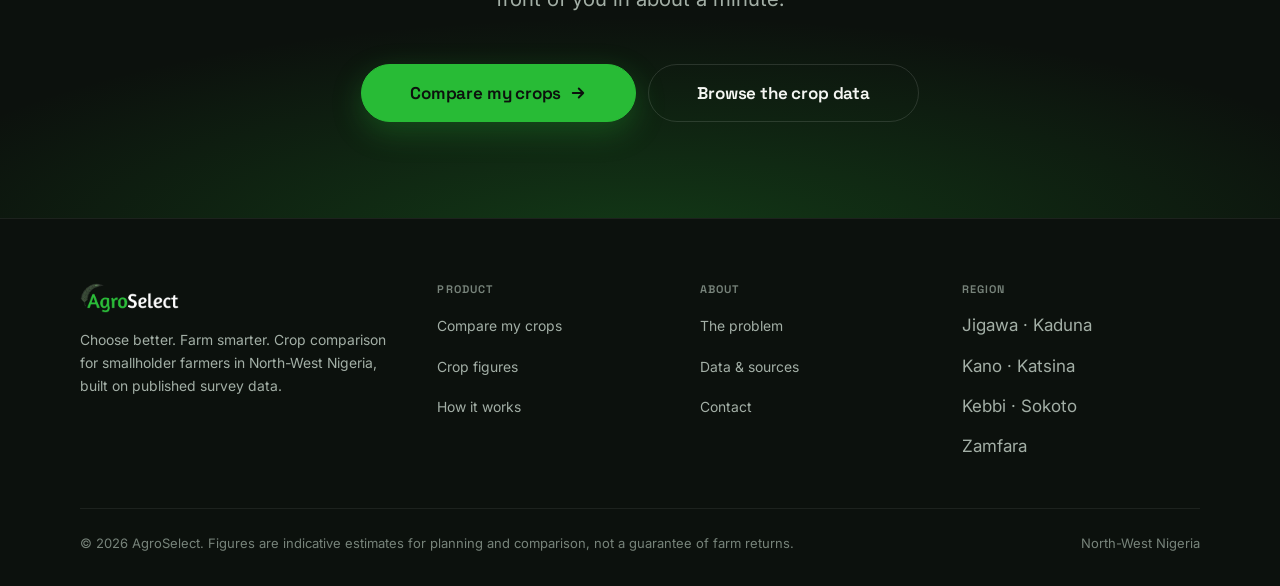
==== commit fff3145b: "all new" ====
--- a/index.html
+++ b/index.html
@@ -2,167 +2,429 @@
 <html lang="en">
 <head>
   <meta charset="UTF-8">
-  <meta name="viewport" content="width=device-width, initial-scale=1.0">
-  <title>Contact - Agro Select</title>
-    <link rel="preconnect" href="https://fonts.googleapis.com">
-    <link rel="preconnect" href="https://fonts.gstatic.com" crossorigin>
-    <link href="https://fonts.googleapis.com/css2?family=Inter:wght@400;500;600;700&family=Space+Grotesk:wght@500;600;700&display=swap" rel="stylesheet">
-  <style>
-      :root {
-        --deep-green: #1B5E20;
-        --mid-green: #4CAF50;
-        --lime: #AEEA00;
-        --yellow: #FFEB3B;
-        --paper: #FAFAFA;
-        --ink: #14150F;
-        --muted: #5F6158;
-      }
-
-      * {
-        box-sizing: border-box;
-      }
-
-    body {
-        font-family: 'Inter', sans-serif;
-      margin: 0;
-      padding: 0;
-        background-color: var(--paper);
-        color: var(--ink);
-        line-height: 1.6;
-    }
-
-    /* Header Shell */
-    header {
-      background-color: var(--paper);
-      border-bottom: 1px solid #E0DED4;
-      padding: 12px 20px;
-     }
-     header h1 {
-      color: var(--deep-green);
-      font-family: 'Space Grotesk', sans-serif;
-      font-size: 56px;
-      line-height: 1.15;
-      margin: 0 0 12px;
-    }
-    nav a {
-      color: var(--deep-green);
-      font-size: 16px;
-      margin-right: 15px;
-      text-decoration: none;
-    }
-    nav a.active {
-      color: var(--mid-green);
-      font-weight: bold;
-      border-bottom: 2px solid var(--lime);
-    }
-
-    /* Content Area */
-    main {
-      padding: 20px;
-      max-width: 500px;
-      margin: 30px auto;
-      background-color: #ffffff;
-        border-top: 4px solid var(--mid-green);
-      box-shadow: 0 2px 8px rgba(0,0,0,0.1);
-    }
-    h2 {
-        color: var(--deep-green);
-        font-family: 'Space Grotesk', sans-serif;
-        font-size: 35px;
-        line-height: 1.15;
-        margin: 0 0 20px;
-    }
-      label {
-        color: var(--deep-green);
-        display: block;
-        font-size: 14px;
-        font-weight: 600;
-      }
-      input, textarea, button {
-      width: 100%;
-      margin-top: 5px;
-      margin-bottom: 15px;
-      padding: 10px;
-      box-sizing: border-box;
-        border: 1px solid var(--mid-green);
-      border-radius: 4px;
-    }
-    button {
-        background-color: var(--mid-green);
-        color: var(--paper);
-      font-weight: bold;
-      border: none;
-      cursor: pointer;
-    }
-    button:hover {
-        background-color: var(--lime);
-        color: var(--deep-green);
-    }
-
-    /* Footer Shell */
-    footer {
-        background-color: var(--deep-green);
-        color: var(--paper);
-      text-align: center;
-      padding: 15px;
-      margin-top: 40px;
-        border-top: 3px solid var(--lime);
-    }
-    footer a {
-        color: var(--yellow);
-    }
-
-      .brand-mark {
-        display: block;
-        height: 64px;
-        margin-bottom: 8px;
-        object-fit: contain;
-        object-position: left center;
-        width: 140px;
-      }
-
-      @media (max-width: 480px) {
-        header h1 {
-          font-size: 40px;
-        }
-        h2 {
-          font-size: 30px;
-        }
-      }
-  </style>
+  <meta name="viewport" content="width=device-width, initial-scale=1">
+  <meta name="theme-color" content="#0C110D">
+
+  <link rel="icon" href="favicon.svg" type="image/svg+xml">
+  <link rel="icon" href="assets/favicon-32.png" sizes="32x32" type="image/png">
+  <link rel="apple-touch-icon" href="assets/apple-touch-icon.png">
+  <link rel="manifest" href="site.webmanifest">
+
+  <link rel="preconnect" href="https://fonts.googleapis.com">
+  <link rel="preconnect" href="https://fonts.gstatic.com" crossorigin>
+  <link rel="preload" as="style"
+        href="https://fonts.googleapis.com/css2?family=Inter:wght@400;500;550;600;650&family=Space+Grotesk:wght@500;600;700&display=swap">
+  <link rel="stylesheet"
+        href="https://fonts.googleapis.com/css2?family=Inter:wght@400;500;550;600;650&family=Space+Grotesk:wght@500;600;700&display=swap">
+  <link rel="stylesheet" href="css/agroselect.css">
+  <title>AgroSelect  Know which crop pays before you plant</title>
+  <meta name="description" content="Compare maize, rice, sorghum, millet, cowpea, groundnut, soybean and sesame using published North-West Nigeria price, yield and cost data. Free, and built for smallholder farmers.">
+  <link rel="canonical" href="https://agroselect.ng/">
+  <meta property="og:type" content="website">
+  <meta property="og:site_name" content="AgroSelect">
+  <meta property="og:title" content="AgroSelect  Know which crop pays before you plant">
+  <meta property="og:description" content="Compare eight crops on real North-West Nigeria price, yield and cost data before you commit your land and your money.">
+  <meta property="og:url" content="https://agroselect.ng/index.html">
+  <meta property="og:image" content="https://agroselect.ng/assets/og-image.jpg">
+  <meta property="og:image:width" content="1200">
+  <meta property="og:image:height" content="630">
+  <meta name="twitter:card" content="summary_large_image">
+  <meta name="twitter:title" content="AgroSelect  Know which crop pays before you plant">
+  <meta name="twitter:description" content="Compare eight crops on real North-West Nigeria price, yield and cost data before you commit your land and your money.">
+  <meta name="twitter:image" content="https://agroselect.ng/assets/og-image.jpg">
+
+  <script type="application/ld+json">
+  {
+    "@context": "https://schema.org",
+    "@type": "WebApplication",
+    "name": "AgroSelect",
+    "applicationCategory": "BusinessApplication",
+    "operatingSystem": "Any",
+    "description": "Crop comparison for smallholder farmers in North-West Nigeria, using published NAERLS 2024 price, yield and production-cost data.",
+    "offers": { "@type": "Offer", "price": "0", "priceCurrency": "NGN" },
+    "areaServed": "North-West Nigeria"
+  }
+  </script>
 </head>
+
 <body>
-
-  <!-- Shared Header Shell -->
-  <header>
-      <img class="brand-mark" src="AGS-logo.jpeg" alt="AgroSelect">
-    <h1>Agro Select</h1>
-    <nav>
-      <a href="index.html">Home</a>
-      <a href="agroselector-crop-details.html">Crops</a>
-      <a href="contact.html" class="active">Contact</a>
-    </nav>
+  <a class="skip-link" href="#main">Skip to content</a>
+
+  <header class="site-header">
+    <div class="wrap header-inner">
+      <a class="brand-logo" href="index.html" aria-label="AgroSelect  home">
+        <img src="assets/logo-dark.png" srcset="assets/logo-dark.png 1x, assets/logo-dark@2x.png 2x"
+             width="99" height="30" alt="AgroSelect">
+      </a>
+
+      <button class="nav-toggle" type="button" aria-expanded="false"
+              aria-controls="site-nav" aria-label="Menu"><span></span></button>
+
+      <nav class="site-nav" id="site-nav" aria-label="Main">
+        <a href="index.html" aria-current="page">Home</a>
+        <a href="problem.html">The Problem</a>
+        <a href="how-it-works.html">How It Works</a>
+        <a href="crops.html">Crops</a>
+        <a href="contact.html">Contact</a>
+        <a class="btn btn-primary btn-sm nav-cta" href="get-started.html">Get started</a>
+      </nav>
+
+      <a class="btn btn-primary btn-sm header-cta" href="get-started.html">Get started</a>
+    </div>
   </header>
 
-  <!-- Contact Page Content -->
-  <main>
-    <h2>Contact Us</h2>
-    <form>
-      <label for="name">Name:</label>
-      <input type="text" id="name" required>
-
-      <label for="message">Message:</label>
-      <textarea id="message" rows="4" required></textarea>
-
-      <button type="submit">Submit</button>
-    </form>
+  <main id="main">
+
+    <!-- ================= HERO ================= -->
+    <section class="hero">
+      <div class="wrap">
+        <div class="hero-grid">
+
+          <div>
+
+            <h1 class="mt-5">Know which crop <span class="accent">pays</span> before you plant.</h1>
+
+            <p class="hero-lede">
+              Every season you commit land, money and months of work to a choice made
+              on rumour. AgroSelect puts the actual numbers side by side  price,
+              yield, cost and what is left over  so the choice is yours to make on evidence.
+            </p>
+
+            <div class="btn-row">
+              <a class="btn btn-primary btn-lg" href="get-started.html">
+                Compare my crops
+                <svg width="18" height="18" viewBox="0 0 24 24" fill="none" stroke="currentColor" stroke-width="2.5" stroke-linecap="round" stroke-linejoin="round" aria-hidden="true"><path d="M5 12h14M13 6l6 6-6 6"/></svg>
+              </a>
+              <a class="btn btn-ghost-light btn-lg" href="how-it-works.html">See how it works</a>
+            </div>
+
+            <p class="hero-note">
+              Free. No account, no airtime, works on a basic phone browser.
+            </p>
+          </div>
+
+          <div class="preview-card" aria-hidden="true">
+            <div class="preview-head">
+              <h2>Your season on 2 hectares</h2>
+              <span>Indicative return</span>
+            </div>
+            <div id="hero-preview-rows">
+              <!-- Rendered by js/site.js from the same dataset the results page uses. -->
+              <div class="preview-row is-best">
+                <div class="preview-crop"><span class="preview-rank">1</span><span class="preview-name">Rice</span></div>
+                <span class="preview-value">₦4,873,138</span>
+                <span class="preview-bar"><i style="width:100%"></i></span>
+              </div>
+              <div class="preview-row">
+                <div class="preview-crop"><span class="preview-rank">2</span><span class="preview-name">Groundnut</span></div>
+                <span class="preview-value">₦2,537,332</span>
+                <span class="preview-bar"><i style="width:52%"></i></span>
+              </div>
+              <div class="preview-row">
+                <div class="preview-crop"><span class="preview-rank">3</span><span class="preview-name">Maize</span></div>
+                <span class="preview-value">₦2,314,036</span>
+                <span class="preview-bar"><i style="width:47%"></i></span>
+              </div>
+              <div class="preview-row">
+                <div class="preview-crop"><span class="preview-rank">4</span><span class="preview-name">Millet</span></div>
+                <span class="preview-value">₦1,030,662</span>
+                <span class="preview-bar"><i style="width:21%"></i></span>
+              </div>
+            </div>
+            <p class="preview-foot">
+              Worked example. Your own figures depend on your land, budget and the crops you pick.
+            </p>
+          </div>
+
+        </div>
+      </div>
+    </section>
+
+    <!-- ================= STATS ================= -->
+    <section class="section-dark section-tight">
+      <div class="wrap">
+        <div class="stat-strip">
+          <div class="stat">
+            <span class="stat-value">8</span>
+            <span class="stat-label">Crops compared on identical measures</span>
+          </div>
+          <div class="stat">
+            <span class="stat-value">7</span>
+            <span class="stat-label">North-West states covered</span>
+          </div>
+          <div class="stat">
+            <span class="stat-value">4</span>
+            <span class="stat-label">Figures per crop: price, yield, cost, return</span>
+          </div>
+          <div class="stat">
+            <span class="stat-value">2024</span>
+            <span class="stat-label">NAERLS wet-season survey, July 2024 prices</span>
+          </div>
+        </div>
+      </div>
+    </section>
+
+    <!-- ================= PROBLEM ================= -->
+    <section class="section section-paper">
+      <div class="wrap">
+        <div class="section-head">
+          <p class="eyebrow">The problem</p>
+          <h2>The choice is made once a year, and usually blind.</h2>
+          <p>
+            A smallholder farmer in the North-West picks a crop in May and finds out
+            in October whether it was the right call. By then the land, the seed and
+            the season are spent.
+          </p>
+        </div>
+
+        <div class="grid grid-3">
+          <article class="card card-hover">
+            <div class="icon-tile">
+              <svg viewBox="0 0 24 24" fill="none" stroke="currentColor" stroke-width="1.8" stroke-linecap="round" stroke-linejoin="round" aria-hidden="true"><path d="M12 2v20M17 5H9.5a3.5 3.5 0 0 0 0 7h5a3.5 3.5 0 0 1 0 7H6"/></svg>
+            </div>
+            <h3>Prices are heard, not known</h3>
+            <p>
+              What a crop fetched last year in one market becomes the basis for this
+              year's decision across a whole village. Nobody is comparing the actual
+              regional figures.
+            </p>
+          </article>
+
+          <article class="card card-hover">
+            <div class="icon-tile">
+              <svg viewBox="0 0 24 24" fill="none" stroke="currentColor" stroke-width="1.8" stroke-linecap="round" stroke-linejoin="round" aria-hidden="true"><path d="M3 3v18h18"/><path d="m7 14 4-4 3 3 5-6"/></svg>
+            </div>
+            <h3>Cost is left out of the sum</h3>
+            <p>
+              A crop with the best price can still be the worst choice once seed,
+              fertiliser and labour are counted. The number that matters is what is
+              left after the bill.
+            </p>
+          </article>
+
+          <article class="card card-hover">
+            <div class="icon-tile">
+              <svg viewBox="0 0 24 24" fill="none" stroke="currentColor" stroke-width="1.8" stroke-linecap="round" stroke-linejoin="round" aria-hidden="true"><circle cx="12" cy="12" r="9"/><path d="M12 8v4.5l3 2"/></svg>
+            </div>
+            <h3>The data exists  out of reach</h3>
+            <p>
+              NAERLS publishes yields, costs and market prices every year. It sits in
+              a PDF report, in English, in a format built for institutions rather than
+              for the person holding the hoe.
+            </p>
+          </article>
+        </div>
+
+        <div class="btn-row mt-7">
+          <a class="btn btn-outline" href="problem.html">Read the full problem</a>
+        </div>
+      </div>
+    </section>
+
+    <!-- ================= HOW IT WORKS ================= -->
+    <section class="section section-paper-2">
+      <div class="wrap">
+        <div class="section-head">
+          <p class="eyebrow">How it works</p>
+          <h2>Three answers in, a ranked comparison out.</h2>
+          <p>
+            No account, no waiting. The whole thing takes about a minute on a phone.
+          </p>
+        </div>
+
+        <div class="steps grid grid-3">
+          <article class="step">
+            <h3>Tell us about your farm</h3>
+            <p>
+              Your state, how much land you will plant, and what you can spend before
+              harvest. Nothing else is asked for.
+            </p>
+          </article>
+          <article class="step">
+            <h3>Pick the crops you are weighing</h3>
+            <p>
+              Choose from the eight crops covered by the survey. Compare two, or
+              compare all of them.
+            </p>
+          </article>
+          <article class="step">
+            <h3>See the numbers, ranked</h3>
+            <p>
+              Cost, expected harvest, revenue and indicative return for your exact
+              plot size  plus which options your budget actually covers.
+            </p>
+          </article>
+        </div>
+
+        <div class="btn-row mt-7">
+          <a class="btn btn-outline" href="how-it-works.html">See the method and the maths</a>
+        </div>
+      </div>
+    </section>
+
+    <!-- ================= CROPS ================= -->
+    <section class="section section-paper">
+      <div class="wrap">
+        <div class="section-head">
+          <p class="eyebrow">The crops</p>
+          <h2>Eight crops, measured the same way.</h2>
+          <p>
+            Where a comparable North-West price is missing from the survey, AgroSelect
+            says so rather than filling the gap with a guess.
+          </p>
+        </div>
+
+        <div class="grid grid-4" id="crop-card-grid">
+          <!-- Rendered by js/site.js -->
+          <noscript>
+            <p><a href="crops.html">View the full crop figures</a></p>
+          </noscript>
+        </div>
+
+        <p class="table-caption mt-5">
+          Return figures are per hectare, before your own plot size is applied.
+          <a href="crops.html">See every figure and how it was worked out</a>.
+        </p>
+      </div>
+    </section>
+
+    <!-- ================= EVIDENCE ================= -->
+    <section class="section section-paper-2">
+      <div class="wrap">
+        <div class="hero-grid">
+          <div>
+            <p class="eyebrow">Evidence</p>
+            <h2>One source, named, and checkable.</h2>
+            <p class="lede mt-5">
+              Every price, yield and cost on this site comes from the National
+              Agricultural Extension and Research Liaison Services survey of the 2024
+              wet season, using North-West values. Market prices are July 2024.
+            </p>
+            <p class="lede mt-4">
+              We do not model, adjust or smooth the figures. If the survey has no
+              comparable North-West price for a crop, the site prints
+              <strong>Unavailable</strong>.
+            </p>
+            <div class="btn-row mt-6">
+              <a class="btn btn-outline" href="crops.html#sources">Data &amp; sources</a>
+              <a class="btn btn-outline" href="https://naerls.gov.ng/reports/" target="_blank" rel="noopener">
+                NAERLS reports
+                <svg width="15" height="15" viewBox="0 0 24 24" fill="none" stroke="currentColor" stroke-width="2.2" stroke-linecap="round" stroke-linejoin="round" aria-hidden="true"><path d="M18 13v6a2 2 0 0 1-2 2H5a2 2 0 0 1-2-2V8a2 2 0 0 1 2-2h6"/><path d="M15 3h6v6M10 14 21 3"/></svg>
+              </a>
+            </div>
+          </div>
+
+          <div class="claim-panel">
+
+            <div class="claim claim-is">
+              <!-- Watermark: a seedling breaking ground  the promise kept. -->
+              <svg class="claim-glyph" viewBox="0 0 24 24" fill="none" stroke="currentColor" stroke-width="1.4" stroke-linecap="round" stroke-linejoin="round" aria-hidden="true">
+                <path d="M12 21v-8"/>
+                <path d="M12 13C12 9 9 6.5 5 6.5c0 4 2.7 6.5 7 6.5Z"/>
+                <path d="M12 12c0-3.6 2.7-6 6.5-6 0 3.7-2.5 6-6.5 6Z"/>
+                <path d="M4 21h16"/>
+              </svg>
+
+              <div class="claim-head">
+                <svg viewBox="0 0 24 24" fill="none" stroke="currentColor" stroke-width="2.4" stroke-linecap="round" stroke-linejoin="round" aria-hidden="true"><path d="M20 6 9 17l-5-5"/></svg>
+                <p class="claim-label">What this is</p>
+              </div>
+              <p class="claim-text">
+                A <b>like-for-like comparison</b> of published figures  scaled to your
+                plot and checked against your budget.
+              </p>
+            </div>
+
+            <div class="claim claim-isnt">
+              <!-- Watermark: cloud and rain  everything the figures cannot see. -->
+              <svg class="claim-glyph" viewBox="0 0 24 24" fill="none" stroke="currentColor" stroke-width="1.4" stroke-linecap="round" stroke-linejoin="round" aria-hidden="true">
+                <path d="M17.5 15a4 4 0 0 0-.6-7.96 6 6 0 0 0-11.4 1.8A3.6 3.6 0 0 0 6 15Z"/>
+                <path d="M8 18.5 7 21M12 18.5 11 21M16 18.5 15 21"/>
+              </svg>
+
+              <div class="claim-head">
+                <svg viewBox="0 0 24 24" fill="none" stroke="currentColor" stroke-width="2.2" stroke-linecap="round" stroke-linejoin="round" aria-hidden="true"><path d="M12 9v4M12 17h.01"/><path d="M10.3 3.9 1.8 18a2 2 0 0 0 1.7 3h17a2 2 0 0 0 1.7-3L13.7 3.9a2 2 0 0 0-3.4 0Z"/></svg>
+                <p class="claim-label">What this is not</p>
+              </div>
+              <p class="claim-text">
+                <b>A promise.</b> Weather, pests, market swings and your own soil will all
+                move the result. These are indicative estimates, not guaranteed profits.
+              </p>
+            </div>
+
+          </div>
+        </div>
+      </div>
+    </section>
+
+    <!-- ================= CTA ================= -->
+    <section class="cta-band">
+      <div class="wrap">
+        <p class="eyebrow">Ready when you are</p>
+        <h2>Put your own numbers in.</h2>
+        <p>
+          Your state, your hectares, your budget. You will have the comparison
+          in front of you in about a minute.
+        </p>
+        <div class="btn-row">
+          <a class="btn btn-primary btn-lg" href="get-started.html">
+            Compare my crops
+            <svg width="18" height="18" viewBox="0 0 24 24" fill="none" stroke="currentColor" stroke-width="2.5" stroke-linecap="round" stroke-linejoin="round" aria-hidden="true"><path d="M5 12h14M13 6l6 6-6 6"/></svg>
+          </a>
+          <a class="btn btn-ghost-light btn-lg" href="crops.html">Browse the crop data</a>
+        </div>
+      </div>
+    </section>
+
   </main>
 
-  <!-- Shared Footer Shell -->
-  <footer>
-    <p>Contact: <a href="mailto: argoselect25@gmail.com">Email</a> | +234 800 000 1234</p>
-    <p>&copy; 2026 Agro Select</p>
+  <footer class="site-footer">
+    <div class="wrap">
+      <div class="footer-grid">
+        <div class="footer-brand">
+          <img src="assets/logo-dark.png" srcset="assets/logo-dark.png 1x, assets/logo-dark@2x.png 2x"
+               width="99" height="30" alt="AgroSelect">
+          <p>Choose better. Farm smarter. Crop comparison for smallholder farmers
+             in North-West Nigeria, built on published survey data.</p>
+        </div>
+
+        <div class="footer-col">
+          <h3>Product</h3>
+          <ul>
+            <li><a href="get-started.html">Compare my crops</a></li>
+            <li><a href="crops.html">Crop figures</a></li>
+            <li><a href="how-it-works.html">How it works</a></li>
+          </ul>
+        </div>
+
+        <div class="footer-col">
+          <h3>About</h3>
+          <ul>
+            <li><a href="problem.html">The problem</a></li>
+            <li><a href="crops.html#sources">Data &amp; sources</a></li>
+            <li><a href="contact.html">Contact</a></li>
+          </ul>
+        </div>
+
+        <div class="footer-col">
+          <h3>Region</h3>
+          <ul>
+            <li>Jigawa &middot; Kaduna</li>
+            <li>Kano &middot; Katsina</li>
+            <li>Kebbi &middot; Sokoto</li>
+            <li>Zamfara</li>
+          </ul>
+        </div>
+      </div>
+
+      <div class="footer-bottom">
+        <p>&copy; <span data-year>2026</span> AgroSelect. Figures are indicative estimates for
+           planning and comparison, not a guarantee of farm returns.</p>
+        <p>North-West Nigeria</p>
+      </div>
+    </div>
   </footer>
-
+  <script src="js/crops.js"></script>
+  <script src="js/site.js"></script>
 </body>
 </html>
--- a/css/agroselect.css
+++ b/css/agroselect.css
@@ -0,0 +1,1659 @@
+/* ==========================================================================
+   AgroSelect — Design System
+   One stylesheet for the whole site.
+
+   Brand is taken directly from the logo: a vivid leaf green (#28BB36) and a
+   near-black ink, with warm paper for reading surfaces. Dark sections carry
+   the logo lockup exactly as drawn; light sections carry the ink variant.
+   ========================================================================== */
+
+/* --------------------------------------------------------------------------
+   1. Tokens
+   -------------------------------------------------------------------------- */
+
+:root {
+  /* Brand ---------------------------------------------------------------- */
+  --green:        #28BB36;   /* sampled from the logo mark */
+  --green-bright: #45D954;
+  --green-600:    #1E9C2A;   /* green text on paper */
+  --green-700:    #16761F;
+  --green-800:    #0F5416;
+  --green-tint:   #EAF8EC;
+  --green-tint-2: #D4F1D9;
+
+  /* Ink & surfaces -------------------------------------------------------- */
+  --ink:          #0C110D;
+  --ink-900:      #121A14;
+  --ink-800:      #1A241C;
+  --ink-700:      #243127;
+  --paper:        #FAFAF7;
+  --paper-2:      #F3F3EE;
+  --white:        #FFFFFF;
+
+  /* Text ------------------------------------------------------------------ */
+  --text:         #14201A;
+  --text-muted:   #5A635D;
+  --text-faint:   #808A83;
+  --on-dark:      #F4F6F2;
+  --on-dark-mut:  #A3AFA6;
+  --on-dark-faint:#77837A;
+
+  /* Lines ----------------------------------------------------------------- */
+  --line:         #E4E3DB;
+  --line-strong:  #D2D1C7;
+  --line-dark:    rgba(255, 255, 255, .12);
+  --line-dark-2:  rgba(255, 255, 255, .07);
+
+  /* Signal ---------------------------------------------------------------- */
+  --amber:        #C97A09;
+  --amber-tint:   #FDF3E0;
+  --amber-line:   #F0D9AC;
+  --red:          #B3261E;
+  --red-tint:     #FDECEA;
+  --red-line:     #F3C9C5;
+
+  /* Type ------------------------------------------------------------------ */
+  --font-display: 'Space Grotesk', ui-sans-serif, system-ui, sans-serif;
+  --font-body:    'Inter', ui-sans-serif, system-ui, -apple-system, 'Segoe UI', sans-serif;
+
+  --step--1: clamp(.8125rem, .79rem + .1vw, .875rem);
+  --step-0:  clamp(1rem, .97rem + .14vw, 1.0625rem);
+  --step-1:  clamp(1.125rem, 1.07rem + .27vw, 1.3125rem);
+  --step-2:  clamp(1.375rem, 1.27rem + .5vw, 1.75rem);
+  --step-3:  clamp(1.75rem, 1.52rem + 1.1vw, 2.5rem);
+  --step-4:  clamp(2.125rem, 1.7rem + 2.05vw, 3.5rem);
+  --step-5:  clamp(2.5rem, 1.85rem + 3.1vw, 4.25rem);
+
+  /* Space ----------------------------------------------------------------- */
+  --s-1:  4px;
+  --s-2:  8px;
+  --s-3:  12px;
+  --s-4:  16px;
+  --s-5:  24px;
+  --s-6:  32px;
+  --s-7:  48px;
+  --s-8:  64px;
+  --s-9:  96px;
+  --s-10: 128px;
+
+  /* Shape & motion -------------------------------------------------------- */
+  --r-sm:  6px;
+  --r-md:  10px;
+  --r-lg:  16px;
+  --r-xl:  24px;
+  --r-pill: 999px;
+
+  --shadow-sm: 0 1px 2px rgba(12, 17, 13, .06), 0 1px 1px rgba(12, 17, 13, .04);
+  --shadow-md: 0 4px 16px rgba(12, 17, 13, .07), 0 1px 3px rgba(12, 17, 13, .05);
+  --shadow-lg: 0 18px 48px rgba(12, 17, 13, .12), 0 4px 12px rgba(12, 17, 13, .06);
+  --shadow-green: 0 10px 30px rgba(40, 187, 54, .28);
+
+  --ease: cubic-bezier(.2, .7, .3, 1);
+  --t-fast: 130ms var(--ease);
+  --t-mid:  240ms var(--ease);
+
+  --wrap: 1120px;
+  --wrap-narrow: 760px;
+  --header-h: 68px;
+}
+
+/* --------------------------------------------------------------------------
+   2. Reset & base
+   -------------------------------------------------------------------------- */
+
+*, *::before, *::after { box-sizing: border-box; }
+
+* { margin: 0; }
+
+html {
+  -webkit-text-size-adjust: 100%;
+  scroll-behavior: smooth;
+  scroll-padding-top: calc(var(--header-h) + 16px);
+}
+
+body {
+  background: var(--paper);
+  color: var(--text);
+  font-family: var(--font-body);
+  font-size: var(--step-0);
+  line-height: 1.65;
+  font-feature-settings: 'kern', 'liga';
+  -webkit-font-smoothing: antialiased;
+  -moz-osx-font-smoothing: grayscale;
+  overflow-wrap: break-word;
+}
+
+img, svg, video { display: block; max-width: 100%; height: auto; }
+
+h1, h2, h3, h4 {
+  font-family: var(--font-display);
+  font-weight: 700;
+  line-height: 1.1;
+  letter-spacing: -.02em;
+  text-wrap: balance;
+}
+
+h1 { font-size: var(--step-4); }
+h2 { font-size: var(--step-3); }
+h3 { font-size: var(--step-2); }
+h4 { font-size: var(--step-1); }
+
+p  { text-wrap: pretty; }
+
+a { color: var(--green-700); text-decoration-thickness: 1px; text-underline-offset: 3px; }
+a:hover { color: var(--green-800); }
+
+button, input, select, textarea { font: inherit; color: inherit; }
+button { cursor: pointer; }
+
+ul, ol { padding-left: 1.15em; }
+
+strong, b { font-weight: 650; }
+
+:focus-visible {
+  outline: 3px solid var(--green);
+  outline-offset: 2px;
+  border-radius: var(--r-sm);
+}
+
+::selection { background: var(--green-tint-2); color: var(--ink); }
+
+/* Numbers should line up in every table and metric on the site. */
+.num, table td, table th, .metric-value, .stat-value {
+  font-variant-numeric: tabular-nums;
+  font-feature-settings: 'tnum';
+}
+
+@media (prefers-reduced-motion: reduce) {
+  html { scroll-behavior: auto; }
+  *, *::before, *::after {
+    animation-duration: .01ms !important;
+    animation-iteration-count: 1 !important;
+    transition-duration: .01ms !important;
+  }
+}
+
+/* --------------------------------------------------------------------------
+   3. Layout primitives
+   -------------------------------------------------------------------------- */
+
+.wrap {
+  width: min(var(--wrap), 100% - 2 * var(--s-5));
+  margin-inline: auto;
+}
+
+.wrap-narrow { width: min(var(--wrap-narrow), 100% - 2 * var(--s-5)); margin-inline: auto; }
+
+.section        { padding-block: clamp(56px, 8vw, 104px); }
+.section-tight  { padding-block: clamp(40px, 5vw, 64px); }
+
+.section-paper  { background: var(--paper); }
+.section-paper-2{ background: var(--paper-2); }
+.section-white  { background: var(--white); }
+.section-dark   { background: var(--ink); color: var(--on-dark); }
+.section-dark h1, .section-dark h2, .section-dark h3, .section-dark h4 { color: var(--on-dark); }
+.section-dark p:not(.eyebrow) { color: var(--on-dark-mut); }
+.section-dark a:not(.btn) { color: var(--green-bright); }
+
+.section + .section-paper,
+.section-paper + .section-paper { border-top: 1px solid var(--line); }
+
+.skip-link {
+  position: absolute;
+  left: var(--s-4); top: var(--s-4);
+  z-index: 200;
+  padding: var(--s-3) var(--s-5);
+  background: var(--green);
+  color: var(--ink);
+  font-weight: 650;
+  border-radius: var(--r-sm);
+  transform: translateY(-160%);
+  transition: transform var(--t-fast);
+}
+.skip-link:focus { transform: translateY(0); }
+
+.stack > * + * { margin-top: var(--s-4); }
+.center { text-align: center; }
+.center .section-head { margin-inline: auto; }
+
+/* --------------------------------------------------------------------------
+   4. Section headings
+   -------------------------------------------------------------------------- */
+
+.eyebrow {
+  display: inline-flex;
+  align-items: center;
+  gap: var(--s-2);
+  margin-bottom: var(--s-4);
+  color: var(--green-700);
+  font-family: var(--font-display);
+  font-size: .75rem;
+  font-weight: 700;
+  letter-spacing: .12em;
+  text-transform: uppercase;
+}
+.eyebrow::before {
+  content: "";
+  width: 20px; height: 2px;
+  background: var(--green);
+  border-radius: 2px;
+}
+.section-dark .eyebrow { color: var(--green-bright); }
+
+.section-head { max-width: 62ch; margin-bottom: var(--s-7); }
+.section-head p:not(.eyebrow) {
+  margin-top: var(--s-4);
+  font-size: var(--step-1);
+  color: var(--text-muted);
+  line-height: 1.6;
+}
+.section-dark .section-head p:not(.eyebrow) { color: var(--on-dark-mut); }
+
+.lede { font-size: var(--step-1); color: var(--text-muted); line-height: 1.6; }
+
+.accent { color: var(--green-600); }
+.section-dark .accent, .hero .accent { color: var(--green-bright); }
+
+/* --------------------------------------------------------------------------
+   5. Buttons
+   -------------------------------------------------------------------------- */
+
+.btn {
+  display: inline-flex;
+  align-items: center;
+  justify-content: center;
+  gap: var(--s-2);
+  min-height: 50px;
+  padding: 0 var(--s-6);
+  border: 1.5px solid transparent;
+  border-radius: var(--r-pill);
+  font-family: var(--font-display);
+  font-size: 1rem;
+  font-weight: 650;
+  letter-spacing: -.01em;
+  text-decoration: none;
+  white-space: nowrap;
+  transition: background-color var(--t-fast), border-color var(--t-fast),
+              color var(--t-fast), transform var(--t-fast), box-shadow var(--t-fast);
+}
+.btn:active { transform: translateY(1px); }
+.btn svg { flex: 0 0 auto; }
+
+.btn-primary {
+  background: var(--green);
+  border-color: var(--green);
+  color: var(--ink);
+  box-shadow: var(--shadow-green);
+}
+.btn-primary:hover { background: var(--green-bright); border-color: var(--green-bright); color: var(--ink); }
+
+.btn-dark {
+  background: var(--ink);
+  border-color: var(--ink);
+  color: var(--on-dark);
+}
+.btn-dark:hover { background: var(--ink-800); border-color: var(--ink-800); color: var(--white); }
+
+.btn-outline {
+  background: transparent;
+  border-color: var(--line-strong);
+  color: var(--text);
+}
+.btn-outline:hover { border-color: var(--ink); background: var(--white); color: var(--ink); }
+
+.btn-ghost-light {
+  background: transparent;
+  border-color: var(--line-dark);
+  color: var(--on-dark);
+}
+.btn-ghost-light:hover { border-color: rgba(255,255,255,.4); background: rgba(255,255,255,.06); color: var(--white); }
+
+.btn-lg { min-height: 58px; padding: 0 var(--s-7); font-size: 1.0625rem; }
+.btn-sm { min-height: 40px; padding: 0 var(--s-4); font-size: .875rem; }
+.btn-block { width: 100%; }
+
+.btn-row {
+  display: flex;
+  flex-wrap: wrap;
+  gap: var(--s-3);
+  align-items: center;
+}
+
+/* --------------------------------------------------------------------------
+   6. Header
+   -------------------------------------------------------------------------- */
+
+.site-header {
+  position: sticky;
+  top: 0;
+  z-index: 100;
+  background: rgba(12, 17, 13, .92);
+  backdrop-filter: saturate(160%) blur(12px);
+  -webkit-backdrop-filter: saturate(160%) blur(12px);
+  border-bottom: 1px solid var(--line-dark-2);
+}
+
+.header-inner {
+  display: flex;
+  align-items: center;
+  gap: var(--s-5);
+  min-height: var(--header-h);
+}
+
+.brand-logo {
+  display: inline-flex;
+  align-items: center;
+  flex: 0 0 auto;
+  margin-right: auto;
+  padding: var(--s-2) 0;
+  text-decoration: none;
+}
+.brand-logo img { height: 32px; width: auto; }
+
+.site-nav {
+  display: flex;
+  align-items: center;
+  gap: var(--s-1);
+}
+
+.site-nav a {
+  position: relative;
+  padding: var(--s-2) var(--s-3);
+  border-radius: var(--r-sm);
+  color: var(--on-dark-mut);
+  font-size: .9375rem;
+  font-weight: 550;
+  text-decoration: none;
+  transition: color var(--t-fast), background-color var(--t-fast);
+}
+.site-nav a:hover { color: var(--on-dark); background: rgba(255,255,255,.06); }
+.site-nav a[aria-current="page"] { color: var(--white); }
+.site-nav a[aria-current="page"]::after {
+  content: "";
+  position: absolute;
+  left: var(--s-3); right: var(--s-3);
+  bottom: -1px;
+  height: 2px;
+  border-radius: 2px;
+  background: var(--green);
+}
+
+.header-cta { flex: 0 0 auto; margin-left: var(--s-3); }
+
+.nav-toggle {
+  display: none;
+  align-items: center;
+  justify-content: center;
+  width: 44px; height: 44px;
+  margin-left: auto;
+  background: transparent;
+  border: 1px solid var(--line-dark);
+  border-radius: var(--r-sm);
+  color: var(--on-dark);
+}
+.nav-toggle span {
+  position: relative;
+  display: block;
+  width: 18px; height: 1.5px;
+  background: currentColor;
+  transition: transform var(--t-fast), background-color var(--t-fast);
+}
+.nav-toggle span::before,
+.nav-toggle span::after {
+  content: "";
+  position: absolute; left: 0;
+  width: 18px; height: 1.5px;
+  background: currentColor;
+  transition: transform var(--t-fast), top var(--t-fast);
+}
+.nav-toggle span::before { top: -6px; }
+.nav-toggle span::after  { top: 6px; }
+.nav-toggle[aria-expanded="true"] span { background: transparent; }
+.nav-toggle[aria-expanded="true"] span::before { top: 0; transform: rotate(45deg); }
+.nav-toggle[aria-expanded="true"] span::after  { top: 0; transform: rotate(-45deg); }
+
+@media (max-width: 900px) {
+  .nav-toggle { display: inline-flex; }
+
+  .site-nav {
+    position: absolute;
+    left: 0; right: 0;
+    top: 100%;
+    flex-direction: column;
+    align-items: stretch;
+    gap: 0;
+    padding: var(--s-3) var(--s-5) var(--s-5);
+    background: var(--ink);
+    border-bottom: 1px solid var(--line-dark-2);
+    box-shadow: var(--shadow-lg);
+    display: none;
+  }
+  .site-nav.is-open { display: flex; }
+
+  .site-nav a {
+    padding: var(--s-4) var(--s-3);
+    border-bottom: 1px solid var(--line-dark-2);
+    border-radius: 0;
+    font-size: 1.0625rem;
+  }
+  .site-nav a[aria-current="page"]::after { left: 0; right: auto; bottom: auto; top: 50%;
+    width: 3px; height: 20px; transform: translateY(-50%); }
+
+  .header-cta { display: none; }
+  .site-nav .nav-cta { display: inline-flex; margin-top: var(--s-4); }
+}
+
+.nav-cta { display: none; }
+
+/* --------------------------------------------------------------------------
+   7. Hero
+   -------------------------------------------------------------------------- */
+
+.hero {
+  position: relative;
+  overflow: hidden;
+  background: var(--ink);
+  color: var(--on-dark);
+  padding-block: clamp(64px, 9vw, 128px);
+}
+
+/* Soft green light source, top-right — echoes the leaf in the logo. */
+.hero::before {
+  content: "";
+  position: absolute;
+  inset: -30% -10% auto auto;
+  width: min(760px, 90vw);
+  aspect-ratio: 1;
+  background: radial-gradient(circle, rgba(40,187,54,.30) 0%, rgba(40,187,54,.10) 42%, transparent 68%);
+  pointer-events: none;
+}
+
+/* Faint furrow lines, like set-out rows in a field. */
+.hero::after {
+  content: "";
+  position: absolute;
+  inset: 0;
+  background-image: linear-gradient(90deg, rgba(255,255,255,.045) 1px, transparent 1px);
+  background-size: 72px 100%;
+  mask-image: linear-gradient(180deg, transparent, #000 30%, #000 70%, transparent);
+  -webkit-mask-image: linear-gradient(180deg, transparent, #000 30%, #000 70%, transparent);
+  pointer-events: none;
+}
+
+.hero .wrap { position: relative; z-index: 1; }
+
+/* Hero flows straight into a dark band — drop the doubled padding between them. */
+.hero + .section-dark { padding-top: 0; }
+
+.hero-grid {
+  display: grid;
+  grid-template-columns: minmax(0, 1.05fr) minmax(0, .95fr);
+  gap: clamp(40px, 6vw, 80px);
+  align-items: center;
+}
+
+.hero h1 {
+  font-size: var(--step-5);
+  letter-spacing: -.035em;
+  color: var(--white);
+}
+
+.hero-lede {
+  max-width: 52ch;
+  margin-top: var(--s-5);
+  font-size: var(--step-1);
+  color: var(--on-dark-mut);
+}
+
+.hero .btn-row { margin-top: var(--s-7); }
+
+.hero-note {
+  margin-top: var(--s-5);
+  color: var(--on-dark-faint);
+  font-size: var(--step--1);
+}
+
+.tag-dark {
+  display: inline-flex;
+  align-items: center;
+  gap: var(--s-2);
+  padding: var(--s-2) var(--s-4);
+  border: 1px solid var(--line-dark);
+  border-radius: var(--r-pill);
+  background: rgba(255,255,255,.04);
+  color: var(--on-dark-mut);
+  font-size: .8125rem;
+  font-weight: 550;
+  letter-spacing: .01em;
+}
+.tag-dark .dot {
+  width: 7px; height: 7px;
+  border-radius: 50%;
+  background: var(--green);
+  box-shadow: 0 0 0 3px rgba(40,187,54,.18);
+}
+
+/* Top-align when the two columns differ a lot in height (a long form beside
+   a short sidebar), so the shorter column does not float in the middle. */
+.hero-grid.align-start { align-items: start; }
+
+@media (max-width: 900px) {
+  .hero-grid { grid-template-columns: 1fr; gap: var(--s-7); }
+}
+
+/* --------------------------------------------------------------------------
+   8. Hero preview card (the "answer" the product gives)
+   -------------------------------------------------------------------------- */
+
+.preview-card {
+  background: var(--ink-900);
+  border: 1px solid var(--line-dark);
+  border-radius: var(--r-xl);
+  padding: var(--s-5);
+  box-shadow: var(--shadow-lg);
+}
+
+.preview-head {
+  display: flex;
+  align-items: baseline;
+  justify-content: space-between;
+  gap: var(--s-4);
+  padding-bottom: var(--s-4);
+  border-bottom: 1px solid var(--line-dark-2);
+}
+.preview-head h2 {
+  font-size: 1rem;
+  font-weight: 650;
+  color: var(--on-dark);
+  letter-spacing: -.01em;
+}
+.preview-head span { font-size: .75rem; color: var(--on-dark-faint); }
+
+.preview-row {
+  display: grid;
+  grid-template-columns: 1fr auto;
+  align-items: center;
+  gap: var(--s-4);
+  padding: var(--s-4) 0;
+  border-bottom: 1px solid var(--line-dark-2);
+}
+.preview-row:last-of-type { border-bottom: 0; }
+
+.preview-crop { display: flex; align-items: center; gap: var(--s-3); }
+.preview-rank {
+  display: grid;
+  place-items: center;
+  width: 26px; height: 26px;
+  border-radius: 50%;
+  background: rgba(255,255,255,.07);
+  color: var(--on-dark-mut);
+  font-family: var(--font-display);
+  font-size: .8125rem;
+  font-weight: 650;
+}
+.preview-row.is-best .preview-rank { background: var(--green); color: var(--ink); }
+.preview-name { color: var(--on-dark); font-weight: 550; }
+.preview-row.is-best .preview-name { color: var(--white); font-weight: 650; }
+
+.preview-value {
+  font-family: var(--font-display);
+  font-size: 1.0625rem;
+  font-weight: 650;
+  color: var(--on-dark-mut);
+  font-variant-numeric: tabular-nums;
+}
+.preview-row.is-best .preview-value { color: var(--green-bright); }
+
+.preview-bar {
+  grid-column: 1 / -1;
+  height: 4px;
+  border-radius: 2px;
+  background: rgba(255,255,255,.08);
+  overflow: hidden;
+}
+.preview-bar i { display: block; height: 100%; border-radius: 2px; background: rgba(255,255,255,.24); }
+.preview-row.is-best .preview-bar i { background: var(--green); }
+
+.preview-foot {
+  margin-top: var(--s-4);
+  padding-top: var(--s-4);
+  border-top: 1px solid var(--line-dark-2);
+  color: var(--on-dark-faint);
+  font-size: .75rem;
+}
+
+/* --------------------------------------------------------------------------
+   9. Cards
+   -------------------------------------------------------------------------- */
+
+.card {
+  background: var(--white);
+  border: 1px solid var(--line);
+  border-radius: var(--r-lg);
+  padding: var(--s-6);
+}
+
+.card-hover { transition: transform var(--t-mid), box-shadow var(--t-mid), border-color var(--t-mid); }
+.card-hover:hover { transform: translateY(-3px); box-shadow: var(--shadow-md); border-color: var(--line-strong); }
+
+.card h3 { font-size: var(--step-1); margin-bottom: var(--s-3); }
+.card p  { color: var(--text-muted); }
+
+.grid { display: grid; gap: var(--s-5); }
+.grid-2 { grid-template-columns: repeat(2, minmax(0, 1fr)); }
+.grid-3 { grid-template-columns: repeat(3, minmax(0, 1fr)); }
+.grid-4 { grid-template-columns: repeat(4, minmax(0, 1fr)); }
+
+@media (max-width: 980px) {
+  .grid-4 { grid-template-columns: repeat(2, minmax(0, 1fr)); }
+  .grid-3 { grid-template-columns: repeat(2, minmax(0, 1fr)); }
+}
+@media (max-width: 640px) {
+  .grid-2, .grid-3, .grid-4 { grid-template-columns: 1fr; }
+}
+
+/* Icon tile used on feature cards */
+.icon-tile {
+  display: grid;
+  place-items: center;
+  width: 44px; height: 44px;
+  margin-bottom: var(--s-5);
+  border-radius: var(--r-md);
+  background: var(--green-tint);
+  color: var(--green-700);
+}
+.icon-tile svg { width: 22px; height: 22px; }
+.section-dark .icon-tile { background: rgba(40,187,54,.14); color: var(--green-bright); }
+
+/* --------------------------------------------------------------------------
+   10. Stats
+   -------------------------------------------------------------------------- */
+
+.stat-strip {
+  display: grid;
+  grid-template-columns: repeat(4, minmax(0, 1fr));
+  gap: 1px;
+  background: var(--line-dark-2);
+  border: 1px solid var(--line-dark-2);
+  border-radius: var(--r-lg);
+  overflow: hidden;
+}
+.stat {
+  padding: var(--s-6) var(--s-5);
+  background: var(--ink);
+}
+.stat-value {
+  display: block;
+  font-family: var(--font-display);
+  font-size: var(--step-3);
+  font-weight: 700;
+  letter-spacing: -.03em;
+  color: var(--green-bright);
+}
+.stat-label { display: block; margin-top: var(--s-2); color: var(--on-dark-mut); font-size: var(--step--1); line-height: 1.5; }
+
+@media (max-width: 860px) { .stat-strip { grid-template-columns: repeat(2, minmax(0, 1fr)); } }
+@media (max-width: 460px) { .stat-strip { grid-template-columns: 1fr; } }
+
+/* --------------------------------------------------------------------------
+   11. Steps
+   -------------------------------------------------------------------------- */
+
+.steps { counter-reset: step; display: grid; gap: var(--s-5); }
+.steps.grid-3 > * { margin: 0; }
+
+.step {
+  position: relative;
+  padding: var(--s-6);
+  background: var(--white);
+  border: 1px solid var(--line);
+  border-radius: var(--r-lg);
+}
+.step::before {
+  counter-increment: step;
+  content: counter(step, decimal-leading-zero);
+  display: block;
+  margin-bottom: var(--s-5);
+  font-family: var(--font-display);
+  font-size: 1.75rem;
+  font-weight: 700;
+  letter-spacing: -.04em;
+  color: var(--green);
+}
+.step h3 { font-size: var(--step-1); margin-bottom: var(--s-3); }
+.step p { color: var(--text-muted); }
+
+/* --------------------------------------------------------------------------
+   12. Crop cards
+   -------------------------------------------------------------------------- */
+
+.crop-card {
+  position: relative;
+  display: flex;
+  flex-direction: column;
+  gap: var(--s-4);
+  padding: var(--s-5);
+  background: var(--white);
+  border: 1px solid var(--line);
+  border-radius: var(--r-lg);
+  text-decoration: none;
+  color: inherit;
+  transition: transform var(--t-mid), box-shadow var(--t-mid), border-color var(--t-mid);
+}
+.crop-card:hover { transform: translateY(-3px); box-shadow: var(--shadow-md); border-color: var(--green); color: inherit; }
+
+.crop-card-head { display: flex; align-items: center; justify-content: space-between; gap: var(--s-3); }
+.crop-card h3 { font-size: var(--step-1); margin: 0; }
+
+.crop-card-figs { display: grid; grid-template-columns: 1fr 1fr; gap: var(--s-3) var(--s-4); }
+.crop-card-fig span {
+  display: block;
+  font-size: .6875rem;
+  font-weight: 650;
+  letter-spacing: .08em;
+  text-transform: uppercase;
+  color: var(--text-faint);
+}
+.crop-card-fig strong {
+  display: block;
+  margin-top: 2px;
+  font-family: var(--font-display);
+  font-size: 1.0625rem;
+  font-weight: 650;
+  letter-spacing: -.02em;
+  font-variant-numeric: tabular-nums;
+}
+
+.crop-card-link {
+  margin-top: auto;
+  padding-top: var(--s-3);
+  border-top: 1px solid var(--line);
+  color: var(--green-700);
+  font-size: .875rem;
+  font-weight: 600;
+}
+
+/* --------------------------------------------------------------------------
+   13. Badges
+   -------------------------------------------------------------------------- */
+
+.badge {
+  display: inline-flex;
+  align-items: center;
+  gap: 6px;
+  padding: 3px 10px;
+  border-radius: var(--r-pill);
+  border: 1px solid transparent;
+  font-size: .75rem;
+  font-weight: 650;
+  letter-spacing: .01em;
+  white-space: nowrap;
+}
+.badge-green   { background: var(--green-tint); border-color: var(--green-tint-2); color: var(--green-800); }
+.badge-amber   { background: var(--amber-tint); border-color: var(--amber-line);   color: var(--amber); }
+.badge-red     { background: var(--red-tint);   border-color: var(--red-line);     color: var(--red); }
+.badge-neutral { background: var(--paper-2);    border-color: var(--line);         color: var(--text-muted); }
+.badge-solid   { background: var(--green);      border-color: var(--green);        color: var(--ink); }
+
+/* --------------------------------------------------------------------------
+   14. Metrics panel (crop detail)
+   -------------------------------------------------------------------------- */
+
+.metric-panel {
+  display: grid;
+  grid-template-columns: repeat(4, minmax(0, 1fr));
+  gap: 1px;
+  background: var(--line);
+  border: 1px solid var(--line);
+  border-radius: var(--r-lg);
+  overflow: hidden;
+}
+.metric {
+  padding: var(--s-5);
+  background: var(--white);
+}
+.metric-label {
+  display: block;
+  font-size: .6875rem;
+  font-weight: 650;
+  letter-spacing: .08em;
+  text-transform: uppercase;
+  color: var(--text-faint);
+}
+.metric-value {
+  display: block;
+  margin-top: var(--s-2);
+  font-family: var(--font-display);
+  font-size: var(--step-2);
+  font-weight: 700;
+  letter-spacing: -.03em;
+  color: var(--ink);
+}
+.metric-note { display: block; margin-top: var(--s-1); font-size: .75rem; color: var(--text-faint); }
+.metric-return { background: var(--green-tint); }
+.metric-return .metric-value { color: var(--green-800); }
+.metric-return .metric-label { color: var(--green-700); }
+.metric-unavailable .metric-value { color: var(--text-faint); font-size: var(--step-1); }
+
+@media (max-width: 900px) { .metric-panel { grid-template-columns: repeat(2, minmax(0, 1fr)); } }
+@media (max-width: 420px) { .metric-panel { grid-template-columns: 1fr; } }
+
+/* --------------------------------------------------------------------------
+   15. Data lists
+   -------------------------------------------------------------------------- */
+
+.data-list { list-style: none; margin: 0; padding: 0; }
+.data-list li {
+  display: flex;
+  align-items: baseline;
+  justify-content: space-between;
+  gap: var(--s-4);
+  padding: var(--s-3) 0;
+  border-bottom: 1px solid var(--line);
+}
+.data-list li:last-child { border-bottom: 0; }
+.data-list span  { color: var(--text-muted); font-size: var(--step--1); }
+.data-list strong {
+  font-family: var(--font-display);
+  font-weight: 650;
+  text-align: right;
+  font-variant-numeric: tabular-nums;
+}
+
+/* --------------------------------------------------------------------------
+   16. Notices
+   -------------------------------------------------------------------------- */
+
+.notice {
+  display: flex;
+  gap: var(--s-3);
+  padding: var(--s-4) var(--s-5);
+  border: 1px solid var(--amber-line);
+  border-left: 3px solid var(--amber);
+  border-radius: var(--r-md);
+  background: var(--amber-tint);
+  color: #6B4405;
+  font-size: var(--step--1);
+  line-height: 1.6;
+}
+.notice svg { flex: 0 0 auto; width: 18px; height: 18px; margin-top: 2px; color: var(--amber); }
+.notice-green { background: var(--green-tint); border-color: var(--green-tint-2); border-left-color: var(--green); color: var(--green-800); }
+.notice-green svg { color: var(--green-700); }
+.notice-plain { background: var(--paper-2); border-color: var(--line); border-left-color: var(--text-faint); color: var(--text-muted); }
+.notice-plain svg { color: var(--text-faint); }
+
+/* --------------------------------------------------------------------------
+   17. Tables
+   -------------------------------------------------------------------------- */
+
+.table-scroll {
+  overflow-x: auto;
+  border: 1px solid var(--line);
+  border-radius: var(--r-lg);
+  background: var(--white);
+  -webkit-overflow-scrolling: touch;
+}
+
+table.data {
+  width: 100%;
+  min-width: 720px;
+  border-collapse: collapse;
+  font-size: var(--step--1);
+}
+table.data th, table.data td {
+  padding: var(--s-4);
+  text-align: right;
+  border-bottom: 1px solid var(--line);
+  white-space: nowrap;
+}
+table.data th:first-child, table.data td:first-child { text-align: left; white-space: normal; }
+table.data thead th {
+  position: sticky; top: 0;
+  background: var(--paper-2);
+  font-family: var(--font-display);
+  font-size: .6875rem;
+  font-weight: 650;
+  letter-spacing: .08em;
+  text-transform: uppercase;
+  color: var(--text-muted);
+}
+table.data tbody tr:last-child td { border-bottom: 0; }
+table.data tbody tr:hover { background: var(--paper); }
+table.data td strong { font-family: var(--font-display); font-weight: 650; }
+table.data .is-best { background: var(--green-tint); }
+table.data .is-best:hover { background: var(--green-tint-2); }
+table.data .cell-muted { color: var(--text-faint); }
+
+/* The results comparison carries two more columns than the crops table. */
+table.data-compact { min-width: 640px; font-size: .8125rem; }
+table.data-compact th, table.data-compact td { padding: var(--s-3) var(--s-4); }
+
+.table-caption {
+  margin-top: var(--s-3);
+  font-size: var(--step--1);
+  color: var(--text-faint);
+}
+
+/* --------------------------------------------------------------------------
+   18. Forms
+   -------------------------------------------------------------------------- */
+
+.form-card {
+  background: var(--white);
+  border: 1px solid var(--line);
+  border-radius: var(--r-xl);
+  padding: clamp(24px, 4vw, 48px);
+  box-shadow: var(--shadow-sm);
+}
+
+.fieldset {
+  padding: 0;
+  margin: 0 0 var(--s-8);
+  border: 0;
+}
+.fieldset:last-of-type { margin-bottom: var(--s-7); }
+
+.fieldset > legend {
+  display: flex;
+  align-items: center;
+  gap: var(--s-3);
+  width: 100%;
+  padding: 0 0 var(--s-4);
+  margin-bottom: var(--s-5);
+  border-bottom: 1px solid var(--line);
+  font-family: var(--font-display);
+  font-size: var(--step-1);
+  font-weight: 650;
+  letter-spacing: -.01em;
+}
+.legend-num {
+  display: grid;
+  place-items: center;
+  flex: 0 0 auto;
+  width: 28px; height: 28px;
+  border-radius: 50%;
+  background: var(--green-tint);
+  color: var(--green-800);
+  font-size: .8125rem;
+  font-weight: 700;
+}
+
+.field { margin-bottom: var(--s-5); }
+.field:last-child { margin-bottom: 0; }
+
+.field > label, .field-label {
+  display: block;
+  margin-bottom: var(--s-2);
+  font-size: .9375rem;
+  font-weight: 600;
+}
+.optional { color: var(--text-faint); font-weight: 400; }
+
+.input, select.input, textarea.input {
+  width: 100%;
+  min-height: 52px;
+  padding: 0 var(--s-4);
+  background: var(--white);
+  border: 1.5px solid var(--line-strong);
+  border-radius: var(--r-md);
+  color: var(--text);
+  transition: border-color var(--t-fast), box-shadow var(--t-fast);
+}
+.input::placeholder { color: var(--text-faint); }
+.input:hover { border-color: var(--text-faint); }
+.input:focus {
+  outline: none;
+  border-color: var(--green);
+  box-shadow: 0 0 0 4px rgba(40, 187, 54, .16);
+}
+textarea.input { min-height: 120px; padding: var(--s-4); line-height: 1.6; resize: vertical; }
+
+select.input {
+  appearance: none;
+  padding-right: var(--s-8);
+  background-image: url("data:image/svg+xml,%3Csvg xmlns='http://www.w3.org/2000/svg' width='14' height='14' viewBox='0 0 24 24' fill='none' stroke='%235A635D' stroke-width='2.5' stroke-linecap='round' stroke-linejoin='round'%3E%3Cpath d='m6 9 6 6 6-6'/%3E%3C/svg%3E");
+  background-repeat: no-repeat;
+  background-position: right var(--s-4) center;
+  cursor: pointer;
+}
+
+.input-unit {
+  display: flex;
+  align-items: stretch;
+  border: 1.5px solid var(--line-strong);
+  border-radius: var(--r-md);
+  background: var(--white);
+  overflow: hidden;
+  transition: border-color var(--t-fast), box-shadow var(--t-fast);
+}
+.input-unit:hover { border-color: var(--text-faint); }
+.input-unit:focus-within { border-color: var(--green); box-shadow: 0 0 0 4px rgba(40, 187, 54, .16); }
+.input-unit .affix {
+  display: grid;
+  place-items: center;
+  flex: 0 0 auto;
+  padding: 0 var(--s-4);
+  background: var(--paper-2);
+  color: var(--text-muted);
+  font-weight: 600;
+  font-size: .9375rem;
+}
+.input-unit .affix-start { border-right: 1px solid var(--line); }
+.input-unit .affix-end   { border-left: 1px solid var(--line); }
+.input-unit input {
+  flex: 1 1 auto;
+  min-width: 0;
+  min-height: 50px;
+  padding: 0 var(--s-4);
+  border: 0;
+  background: transparent;
+}
+.input-unit input:focus { outline: none; }
+
+/* Hide number spinners — they invite mis-taps on touch. */
+.input[type="number"]::-webkit-outer-spin-button,
+.input[type="number"]::-webkit-inner-spin-button,
+.input-unit input[type="number"]::-webkit-outer-spin-button,
+.input-unit input[type="number"]::-webkit-inner-spin-button { -webkit-appearance: none; margin: 0; }
+.input[type="number"], .input-unit input[type="number"] { -moz-appearance: textfield; appearance: textfield; }
+
+.help { margin-top: var(--s-2); font-size: var(--step--1); color: var(--text-muted); line-height: 1.55; }
+
+/* Selectable option tiles (checkbox / radio) */
+.option-grid { display: grid; grid-template-columns: repeat(2, minmax(0, 1fr)); gap: var(--s-3); }
+.option-stack { display: grid; gap: var(--s-3); }
+
+.option {
+  position: relative;
+  display: flex;
+  align-items: center;
+  gap: var(--s-3);
+  min-height: 56px;
+  padding: var(--s-3) var(--s-4);
+  background: var(--white);
+  border: 1.5px solid var(--line-strong);
+  border-radius: var(--r-md);
+  cursor: pointer;
+  transition: border-color var(--t-fast), background-color var(--t-fast), box-shadow var(--t-fast);
+}
+.option:hover { border-color: var(--green-600); }
+.option input {
+  flex: 0 0 auto;
+  width: 20px; height: 20px;
+  margin: 0;
+  accent-color: var(--green-700);
+  cursor: pointer;
+}
+.option-text { display: flex; flex-direction: column; gap: 1px; min-width: 0; }
+.option-text strong { font-size: .9375rem; font-weight: 600; }
+.option-text small { color: var(--text-muted); font-size: .8125rem; line-height: 1.4; }
+.option:has(input:checked) {
+  border-color: var(--green);
+  background: var(--green-tint);
+  box-shadow: inset 0 0 0 1px var(--green);
+}
+.option:has(input:focus-visible) { outline: 3px solid var(--green); outline-offset: 2px; }
+
+@media (max-width: 560px) { .option-grid { grid-template-columns: 1fr; } }
+
+/* Validation */
+.field-error {
+  display: none;
+  align-items: center;
+  gap: 6px;
+  margin-top: var(--s-2);
+  color: var(--red);
+  font-size: var(--step--1);
+  font-weight: 550;
+}
+.field-error::before { content: "!"; display: grid; place-items: center; flex: 0 0 auto;
+  width: 16px; height: 16px; border-radius: 50%; background: var(--red); color: var(--white);
+  font-size: .6875rem; font-weight: 700; }
+.field.has-error .field-error, .fieldset.has-error .field-error { display: flex; }
+.field.has-error .input,
+.field.has-error .input-unit { border-color: var(--red); }
+.fieldset.has-error .option { border-color: var(--red-line); }
+
+.form-submit { padding-top: var(--s-6); border-top: 1px solid var(--line); }
+.form-submit .help { margin-top: var(--s-4); }
+
+/* Form-wide error summary */
+.error-summary {
+  display: none;
+  padding: var(--s-4) var(--s-5);
+  margin-bottom: var(--s-6);
+  border: 1px solid var(--red-line);
+  border-left: 3px solid var(--red);
+  border-radius: var(--r-md);
+  background: var(--red-tint);
+  color: var(--red);
+}
+.error-summary.is-visible { display: block; }
+.error-summary h2 { font-size: 1rem; margin-bottom: var(--s-2); color: var(--red); }
+.error-summary ul { margin: 0; font-size: var(--step--1); }
+.error-summary a { color: var(--red); }
+
+/* --------------------------------------------------------------------------
+   19. Page header (interior pages)
+   -------------------------------------------------------------------------- */
+
+.page-head {
+  position: relative;
+  overflow: hidden;
+  padding-block: clamp(48px, 6.5vw, 88px);
+  background: var(--ink);
+  color: var(--on-dark);
+}
+.page-head::before {
+  content: "";
+  position: absolute;
+  inset: -60% -20% auto auto;
+  width: min(560px, 80vw);
+  aspect-ratio: 1;
+  background: radial-gradient(circle, rgba(40,187,54,.22) 0%, transparent 66%);
+  pointer-events: none;
+}
+.page-head .wrap { position: relative; z-index: 1; }
+.page-head h1 { color: var(--white); max-width: 20ch; }
+.page-head p:not(.eyebrow) { max-width: 58ch; margin-top: var(--s-5); font-size: var(--step-1); color: var(--on-dark-mut); }
+
+.breadcrumb {
+  display: flex;
+  flex-wrap: wrap;
+  align-items: center;
+  gap: var(--s-2);
+  margin-bottom: var(--s-5);
+  font-size: var(--step--1);
+  color: var(--on-dark-faint);
+}
+.breadcrumb a { color: var(--on-dark-mut); text-decoration: none; }
+.breadcrumb a:hover { color: var(--green-bright); }
+.breadcrumb span[aria-hidden] { color: var(--on-dark-faint); }
+
+/* --------------------------------------------------------------------------
+   20. Crop index (sticky sub-nav)
+   -------------------------------------------------------------------------- */
+
+.subnav {
+  position: sticky;
+  top: var(--header-h);
+  z-index: 40;
+  background: rgba(250, 250, 247, .92);
+  backdrop-filter: blur(10px);
+  -webkit-backdrop-filter: blur(10px);
+  border-bottom: 1px solid var(--line);
+}
+.subnav-inner {
+  display: flex;
+  gap: var(--s-2);
+  overflow-x: auto;
+  padding-block: var(--s-3);
+  scrollbar-width: thin;
+}
+.subnav-inner::-webkit-scrollbar { height: 4px; }
+.subnav-inner::-webkit-scrollbar-thumb { background: var(--line-strong); border-radius: 2px; }
+.subnav a {
+  flex: 0 0 auto;
+  padding: var(--s-2) var(--s-4);
+  border: 1px solid var(--line);
+  border-radius: var(--r-pill);
+  background: var(--white);
+  color: var(--text-muted);
+  font-size: .875rem;
+  font-weight: 550;
+  text-decoration: none;
+  transition: border-color var(--t-fast), color var(--t-fast), background-color var(--t-fast);
+}
+.subnav a:hover { border-color: var(--green); color: var(--green-800); background: var(--green-tint); }
+
+/* --------------------------------------------------------------------------
+   21. Crop detail sections
+   -------------------------------------------------------------------------- */
+
+.crop-section { padding-block: clamp(48px, 6vw, 80px); border-bottom: 1px solid var(--line); }
+.crop-section:nth-of-type(even) { background: var(--paper-2); }
+
+.crop-head {
+  display: flex;
+  flex-wrap: wrap;
+  align-items: flex-end;
+  justify-content: space-between;
+  gap: var(--s-4);
+  margin-bottom: var(--s-6);
+}
+.crop-head h2 { font-size: var(--step-3); }
+.crop-head .sub { margin-top: var(--s-2); color: var(--text-muted); font-size: var(--step--1); }
+
+.detail-grid { display: grid; grid-template-columns: repeat(2, minmax(0, 1fr)); gap: var(--s-5); margin-top: var(--s-5); }
+@media (max-width: 800px) { .detail-grid { grid-template-columns: 1fr; } }
+
+.detail-block {
+  padding: var(--s-5);
+  background: var(--white);
+  border: 1px solid var(--line);
+  border-radius: var(--r-lg);
+}
+.crop-section:nth-of-type(even) .detail-block { background: var(--white); }
+.detail-block h3 {
+  font-size: .8125rem;
+  font-weight: 650;
+  letter-spacing: .08em;
+  text-transform: uppercase;
+  color: var(--text-faint);
+  margin-bottom: var(--s-4);
+}
+.detail-block p + p { margin-top: var(--s-3); }
+.detail-block p { color: var(--text-muted); font-size: var(--step--1); }
+.detail-block p strong { color: var(--text); }
+
+.calc-line {
+  padding: var(--s-4);
+  margin-bottom: var(--s-4);
+  background: var(--paper-2);
+  border: 1px solid var(--line);
+  border-radius: var(--r-md);
+  font-family: var(--font-display);
+  font-size: var(--step--1);
+  color: var(--text-muted);
+  font-variant-numeric: tabular-nums;
+  overflow-x: auto;
+}
+.calc-line strong { color: var(--ink); }
+
+/* Formula cards — the arithmetic laid out on the dark method section. */
+.formula-card {
+  padding: var(--s-6);
+  background: var(--ink-900);
+  border: 1px solid var(--line-dark);
+  border-radius: var(--r-lg);
+}
+.formula-card h3 {
+  font-size: var(--step-1);
+  color: var(--on-dark);
+}
+.formula-card p { color: var(--on-dark-mut); }
+
+.formula {
+  margin: var(--s-4) 0;
+  padding: var(--s-4);
+  background: rgba(255, 255, 255, .05);
+  border: 1px solid var(--line-dark);
+  border-radius: var(--r-md);
+  color: var(--on-dark-mut);
+  font-family: var(--font-display);
+  font-size: var(--step--1);
+  font-variant-numeric: tabular-nums;
+  overflow-x: auto;
+}
+.formula strong { color: var(--green-bright); font-weight: 650; }
+/* Exclude .formula so the rule above keeps the result term green. */
+.formula-card p:not(.formula) strong { color: var(--on-dark); }
+
+/* --------------------------------------------------------------------------
+   22. Results page
+   -------------------------------------------------------------------------- */
+
+/* Five cells that wrap: ring each cell rather than showing a line-coloured
+   container through the gaps, or a half-empty last row prints as a grey slab. */
+.result-summary {
+  display: grid;
+  grid-template-columns: repeat(auto-fit, minmax(150px, 1fr));
+  gap: 1px;
+  background: var(--white);
+  border: 1px solid var(--line);
+  border-radius: var(--r-lg);
+  overflow: hidden;
+  margin-bottom: var(--s-6);
+}
+.result-summary div {
+  padding: var(--s-4) var(--s-5);
+  background: var(--white);
+  box-shadow: 0 0 0 1px var(--line);
+}
+.result-summary dt {
+  font-size: .6875rem;
+  font-weight: 650;
+  letter-spacing: .08em;
+  text-transform: uppercase;
+  color: var(--text-faint);
+}
+.result-summary dd {
+  margin: var(--s-1) 0 0;
+  font-family: var(--font-display);
+  font-size: var(--step-1);
+  font-weight: 650;
+  letter-spacing: -.02em;
+  font-variant-numeric: tabular-nums;
+}
+
+.winner-card {
+  position: relative;
+  overflow: hidden;
+  padding: clamp(24px, 4vw, 40px);
+  background: var(--ink);
+  color: var(--on-dark);
+  border-radius: var(--r-xl);
+  margin-bottom: var(--s-6);
+}
+.winner-card::before {
+  content: "";
+  position: absolute;
+  inset: -70% -10% auto auto;
+  width: 460px; aspect-ratio: 1;
+  background: radial-gradient(circle, rgba(40,187,54,.30), transparent 66%);
+  pointer-events: none;
+}
+.winner-card > * { position: relative; z-index: 1; }
+.winner-card h2 { color: var(--white); font-size: var(--step-3); margin-top: var(--s-3); }
+.winner-card .winner-why { margin-top: var(--s-4); max-width: 60ch; color: var(--on-dark-mut); }
+.winner-figs {
+  display: grid;
+  grid-template-columns: repeat(auto-fit, minmax(150px, 1fr));
+  gap: var(--s-5);
+  margin-top: var(--s-6);
+  padding-top: var(--s-5);
+  border-top: 1px solid var(--line-dark);
+}
+.winner-figs div span {
+  display: block;
+  font-size: .6875rem;
+  font-weight: 650;
+  letter-spacing: .08em;
+  text-transform: uppercase;
+  color: var(--on-dark-faint);
+}
+.winner-figs div strong {
+  display: block;
+  margin-top: var(--s-2);
+  font-family: var(--font-display);
+  font-size: var(--step-2);
+  font-weight: 700;
+  letter-spacing: -.03em;
+  color: var(--green-bright);
+  font-variant-numeric: tabular-nums;
+}
+.winner-figs div.is-neutral strong { color: var(--white); }
+
+.result-row-name { display: flex; align-items: center; gap: var(--s-3); }
+.rank-chip {
+  display: grid;
+  place-items: center;
+  flex: 0 0 auto;
+  width: 24px; height: 24px;
+  border-radius: 50%;
+  background: var(--paper-2);
+  border: 1px solid var(--line);
+  font-family: var(--font-display);
+  font-size: .75rem;
+  font-weight: 700;
+  color: var(--text-muted);
+}
+tr.is-best .rank-chip { background: var(--green); border-color: var(--green); color: var(--ink); }
+
+.empty-state {
+  padding: clamp(32px, 6vw, 64px);
+  text-align: center;
+  background: var(--white);
+  border: 1px dashed var(--line-strong);
+  border-radius: var(--r-xl);
+}
+.empty-state h2 { font-size: var(--step-2); margin-bottom: var(--s-3); }
+.empty-state p { max-width: 46ch; margin-inline: auto; color: var(--text-muted); }
+.empty-state .btn-row { justify-content: center; margin-top: var(--s-6); }
+
+.print-only { display: none; }
+
+/* --------------------------------------------------------------------------
+   22b. Claim panel — "what this is / what this is not"
+   One object with two faces rather than two stacked alert boxes: a shared
+   frame, a hairline seam, an accent spine per half, and an oversized glyph
+   bleeding off the edge as a watermark.
+   -------------------------------------------------------------------------- */
+
+.claim-panel {
+  overflow: hidden;
+  background: var(--white);
+  border: 1px solid var(--line);
+  border-radius: var(--r-lg);
+  box-shadow: var(--shadow-sm);
+}
+
+.claim {
+  position: relative;
+  padding: var(--s-5) 148px var(--s-5) calc(var(--s-6) + 4px);
+  isolation: isolate;
+}
+
+/* The seam between the two faces, notched at both ends like a torn stub. */
+.claim + .claim { border-top: 1px solid var(--line); }
+
+/* Accent spine */
+.claim::before {
+  content: "";
+  position: absolute;
+  left: 0; top: 0; bottom: 0;
+  width: 4px;
+  background: var(--claim-accent);
+}
+
+/* Oversized watermark glyph, clipped by the panel edge */
+.claim-glyph {
+  position: absolute;
+  right: var(--s-5);
+  top: 50%;
+  translate: 0 -50%;
+  width: 118px;
+  height: 118px;
+  color: var(--claim-accent);
+  opacity: .14;
+  z-index: -1;
+  pointer-events: none;
+}
+/* Green sits lighter than amber on white; even them out by eye. */
+.claim-is .claim-glyph { opacity: .17; }
+
+.claim-head {
+  display: flex;
+  align-items: center;
+  gap: var(--s-2);
+  margin-bottom: var(--s-2);
+}
+.claim-head svg {
+  flex: 0 0 auto;
+  width: 17px; height: 17px;
+  color: var(--claim-accent);
+}
+.claim-label {
+  font-family: var(--font-display);
+  font-size: .6875rem;
+  font-weight: 700;
+  letter-spacing: .12em;
+  text-transform: uppercase;
+  color: var(--claim-label);
+}
+
+.claim-text {
+  max-width: 42ch;
+  color: var(--text);
+  font-size: var(--step-0);
+  line-height: 1.55;
+}
+.claim-text b { font-weight: 650; color: var(--claim-label); }
+
+.claim-is {
+  --claim-accent: var(--green);
+  --claim-label: var(--green-800);
+  background: linear-gradient(105deg, var(--green-tint), transparent 62%);
+}
+.claim-isnt {
+  --claim-accent: var(--amber);
+  --claim-label: #8A5406;
+  background: linear-gradient(105deg, var(--amber-tint), transparent 62%);
+}
+
+/* On a phone the gutter costs more than it is worth: let the glyph bleed off
+   the edge and drop it back so the text can run the full width over it. */
+@media (max-width: 560px) {
+  .claim { padding: var(--s-5) var(--s-5) var(--s-5) calc(var(--s-5) + 4px); }
+  .claim-glyph { right: -22px; width: 104px; height: 104px; opacity: .09; }
+  .claim-is .claim-glyph { opacity: .11; }
+  .claim-text { max-width: none; }
+}
+
+/* --------------------------------------------------------------------------
+   23. CTA band
+   -------------------------------------------------------------------------- */
+
+.cta-band {
+  position: relative;
+  overflow: hidden;
+  padding-block: clamp(56px, 8vw, 96px);
+  background: var(--ink);
+  color: var(--on-dark);
+  text-align: center;
+}
+.cta-band::before {
+  content: "";
+  position: absolute;
+  inset: auto -20% -60% -20%;
+  height: 520px;
+  background: radial-gradient(ellipse at center, rgba(40,187,54,.24), transparent 62%);
+  pointer-events: none;
+}
+.cta-band .wrap { position: relative; z-index: 1; }
+.cta-band .eyebrow { justify-content: center; }
+.cta-band h2 { color: var(--white); max-width: 22ch; margin-inline: auto; }
+.cta-band p:not(.eyebrow) { max-width: 54ch; margin: var(--s-5) auto 0; color: var(--on-dark-mut); font-size: var(--step-1); }
+.cta-band .btn-row { justify-content: center; margin-top: var(--s-7); }
+
+/* --------------------------------------------------------------------------
+   24. Footer
+   -------------------------------------------------------------------------- */
+
+.site-footer {
+  background: var(--ink);
+  color: var(--on-dark-mut);
+  border-top: 1px solid var(--line-dark-2);
+  padding-block: var(--s-8) var(--s-6);
+}
+
+.footer-grid {
+  display: grid;
+  grid-template-columns: minmax(0, 1.4fr) repeat(3, minmax(0, 1fr));
+  gap: var(--s-7) var(--s-5);
+  padding-bottom: var(--s-7);
+  border-bottom: 1px solid var(--line-dark-2);
+}
+.footer-brand img { height: 30px; width: auto; }
+.footer-brand p { margin-top: var(--s-4); max-width: 34ch; color: var(--on-dark-mut); font-size: var(--step--1); }
+
+.footer-col h3 {
+  margin-bottom: var(--s-4);
+  font-size: .6875rem;
+  font-weight: 650;
+  letter-spacing: .1em;
+  text-transform: uppercase;
+  color: var(--on-dark-faint);
+}
+.footer-col ul { list-style: none; margin: 0; padding: 0; display: grid; gap: var(--s-3); }
+.footer-col a {
+  color: var(--on-dark-mut);
+  font-size: var(--step--1);
+  text-decoration: none;
+  transition: color var(--t-fast);
+}
+.footer-col a:hover { color: var(--green-bright); }
+
+.footer-bottom {
+  display: flex;
+  flex-wrap: wrap;
+  align-items: center;
+  justify-content: space-between;
+  gap: var(--s-4);
+  padding-top: var(--s-5);
+  font-size: .8125rem;
+  color: var(--on-dark-faint);
+}
+.footer-bottom p { color: var(--on-dark-faint); }
+
+@media (max-width: 860px) {
+  .footer-grid { grid-template-columns: repeat(2, minmax(0, 1fr)); }
+  .footer-brand { grid-column: 1 / -1; }
+}
+@media (max-width: 480px) {
+  .footer-grid { grid-template-columns: 1fr; gap: var(--s-6); }
+}
+
+/* --------------------------------------------------------------------------
+   25. Utilities
+   -------------------------------------------------------------------------- */
+
+.visually-hidden {
+  position: absolute !important;
+  width: 1px; height: 1px;
+  padding: 0; margin: -1px;
+  overflow: hidden;
+  clip: rect(0 0 0 0);
+  clip-path: inset(50%);
+  white-space: nowrap;
+  border: 0;
+}
+
+.mt-0 { margin-top: 0; }
+.mt-3 { margin-top: var(--s-3); }
+.mt-4 { margin-top: var(--s-4); }
+.mt-5 { margin-top: var(--s-5); }
+.mt-6 { margin-top: var(--s-6); }
+.mt-7 { margin-top: var(--s-7); }
+
+.mb-4 { margin-bottom: var(--s-4); }
+.mb-5 { margin-bottom: var(--s-5); }
+
+/* Inline icon that sits on the text baseline inside a link. */
+.icon-inline { display: inline-block; vertical-align: -2px; }
+
+.prose > * + *      { margin-top: var(--s-5); }
+.prose h2           { margin-top: var(--s-8); }
+.prose h3           { margin-top: var(--s-7); font-size: var(--step-1); }
+.prose .eyebrow + h2{ margin-top: 0; }
+.prose h2 + *,
+.prose h3 + *       { margin-top: var(--s-4); }
+.prose li + li      { margin-top: var(--s-2); }
+.prose p, .prose li { color: var(--text-muted); }
+.prose > :first-child { margin-top: 0; }
+
+/* --------------------------------------------------------------------------
+   26. Print — a farmer may well take the comparison to the market on paper.
+   -------------------------------------------------------------------------- */
+
+@media print {
+  .site-header, .site-footer, .subnav, .cta-band, .btn, .nav-toggle, .skip-link { display: none !important; }
+  .print-only { display: block; }
+  .print-brand { padding: 0 0 12pt; border-bottom: 1px solid #999; margin-bottom: 12pt; }
+  .print-brand img { height: 34px; width: auto; }
+  body { background: #fff; color: #000; font-size: 11pt; }
+  .page-head, .winner-card, .section-dark { background: #fff !important; color: #000 !important; }
+  .page-head h1, .winner-card h2 { color: #000 !important; }
+  .winner-card { border: 2px solid #000; }
+  .winner-figs div strong, .winner-card p { color: #000 !important; }
+  .page-head::before, .winner-card::before { display: none; }
+  .card, .detail-block, .metric-panel { break-inside: avoid; border-color: #999; }
+
+  /* Paper cannot scroll: let wide tables reflow to the page instead of
+     clipping their right-hand columns. */
+  .table-scroll { overflow: visible; border-color: #999; }
+  table.data, table.data-compact { min-width: 0; width: 100%; font-size: 8.5pt; }
+  table.data th, table.data td,
+  table.data-compact th, table.data-compact td { padding: 4pt 5pt; white-space: normal; }
+  table.data thead th { position: static; background: #eee; }
+  .badge { white-space: normal; border-color: #999; }
+
+  /* Tinted grounds and watermarks do not survive a mono printer; keep the
+     structure and let the spine carry the distinction. */
+  .claim-panel { break-inside: avoid; border-color: #999; }
+  .claim-glyph { display: none; }
+  .claim { background: #fff !important; padding-right: var(--s-5); }
+  .claim + .claim { border-top: 1px solid #999; }
+  .section { padding-block: 16pt; }
+  a[href^="http"]::after { content: " (" attr(href) ")"; font-size: 9pt; color: #555; }
+}
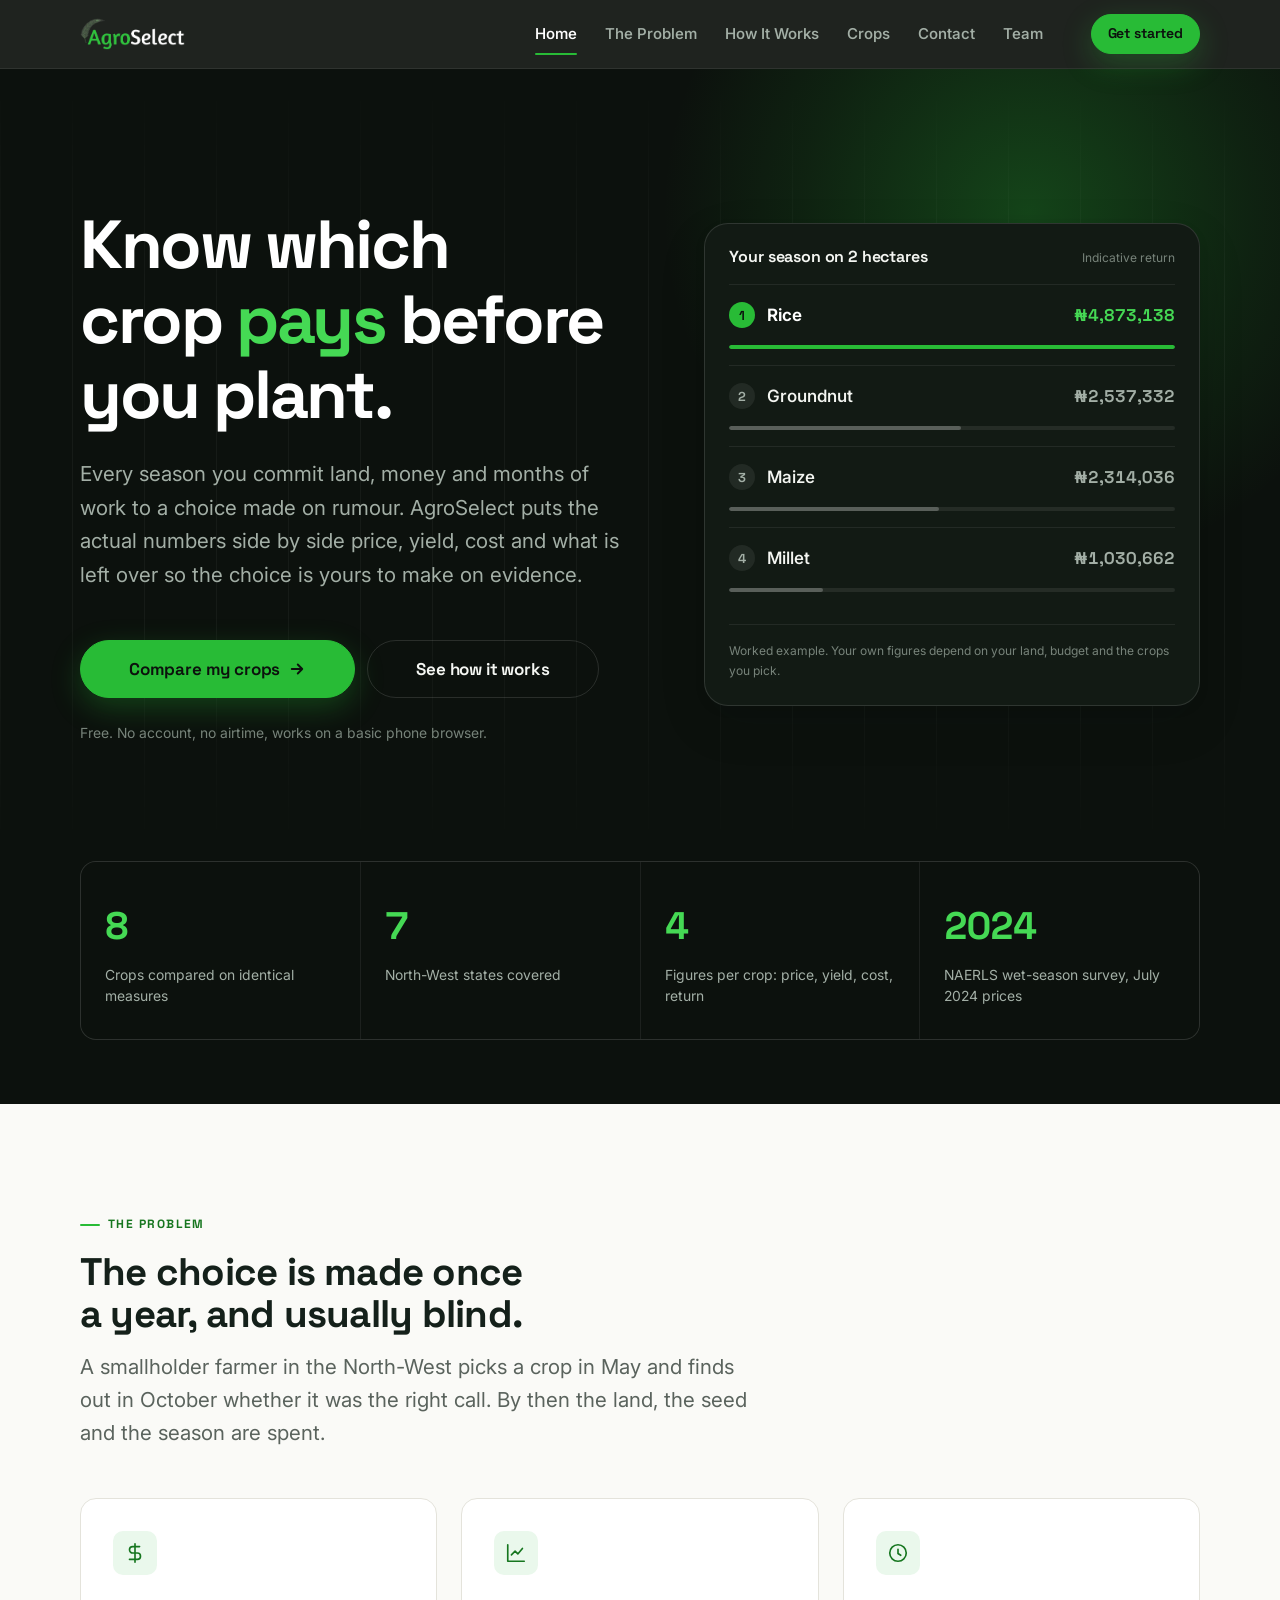
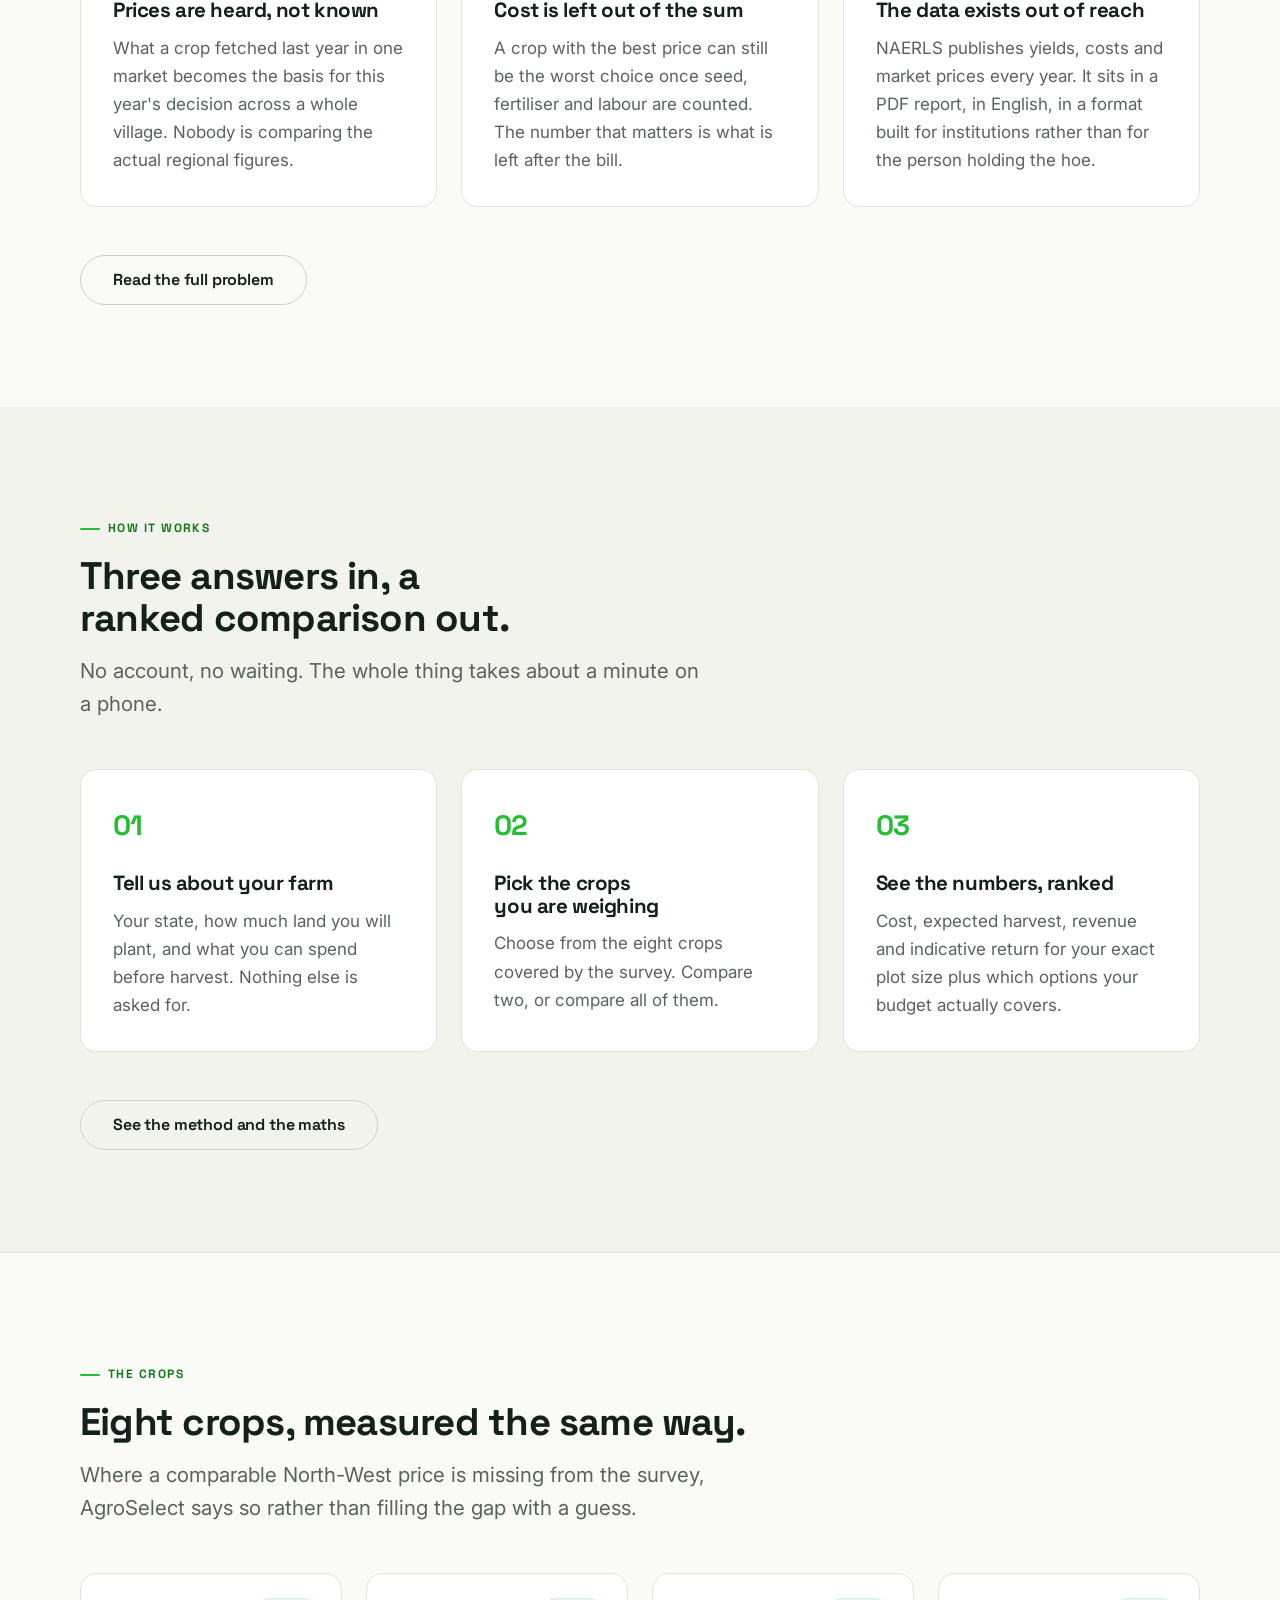
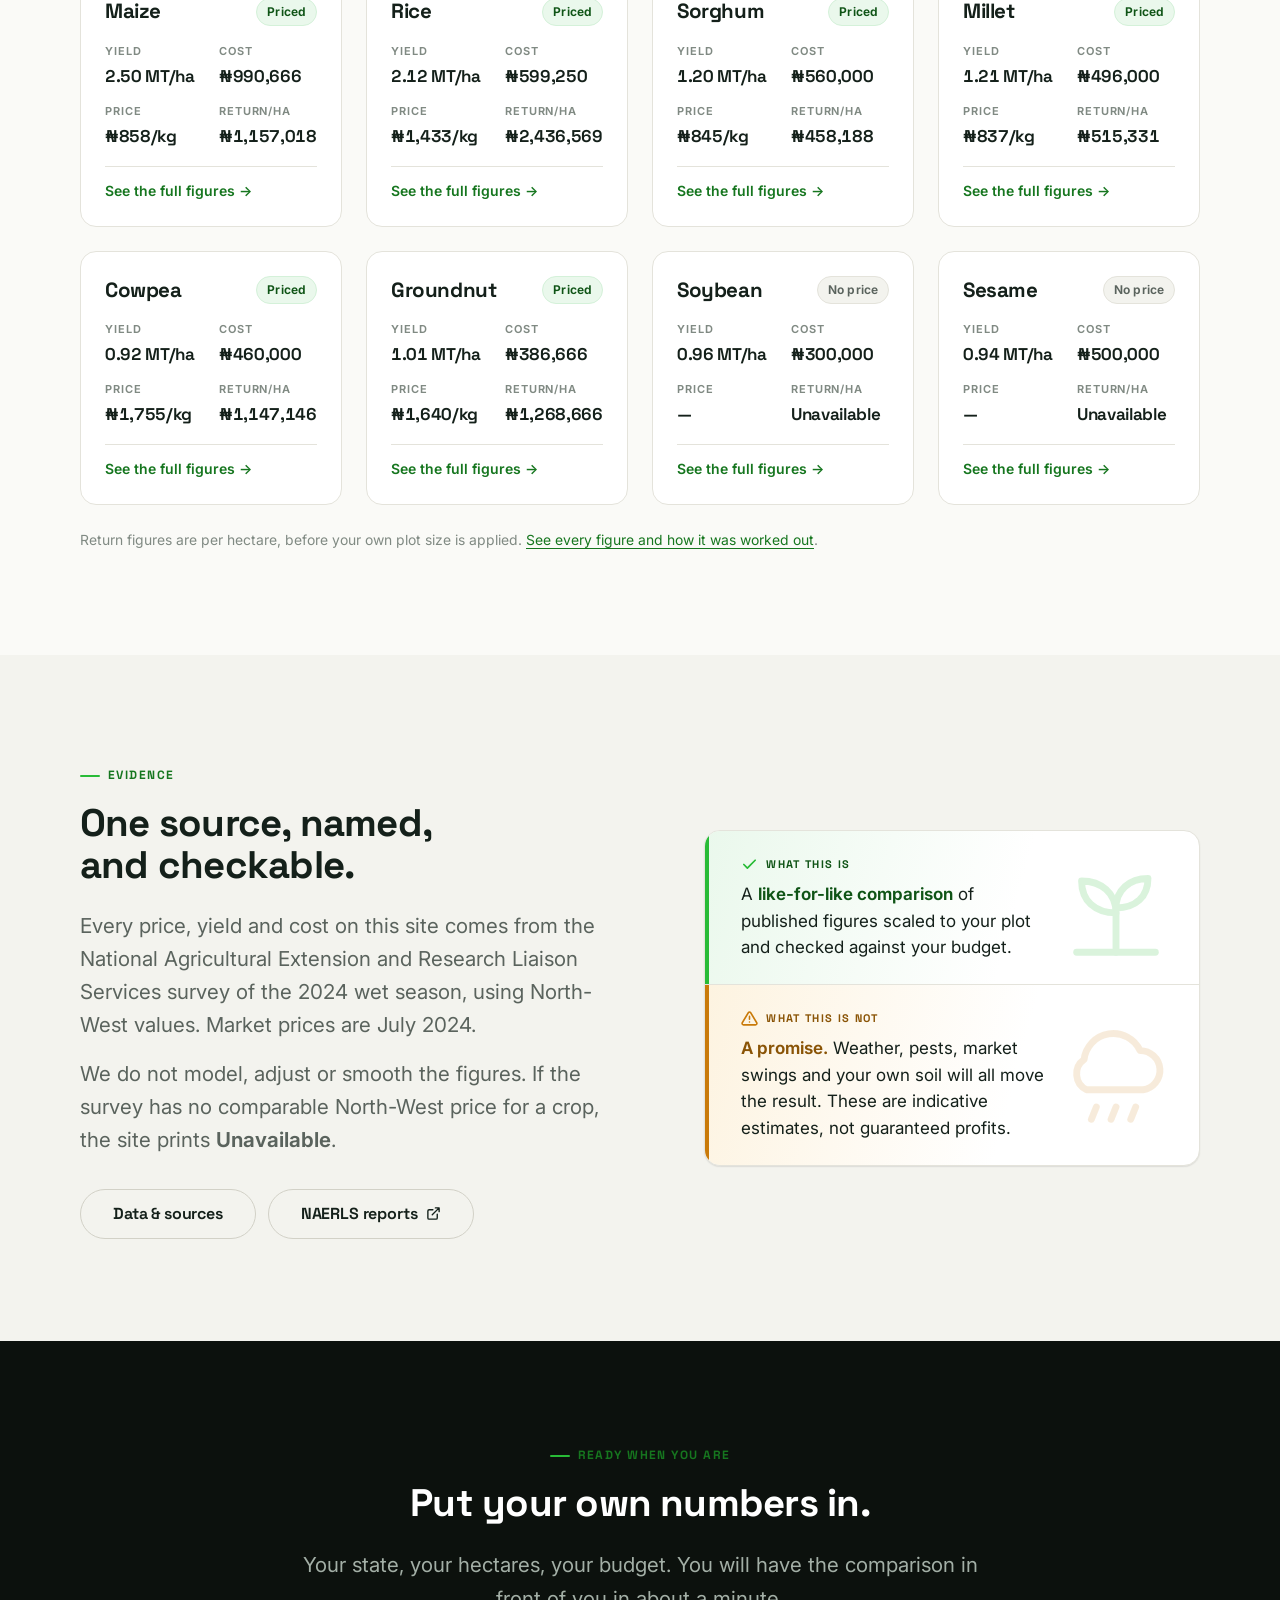
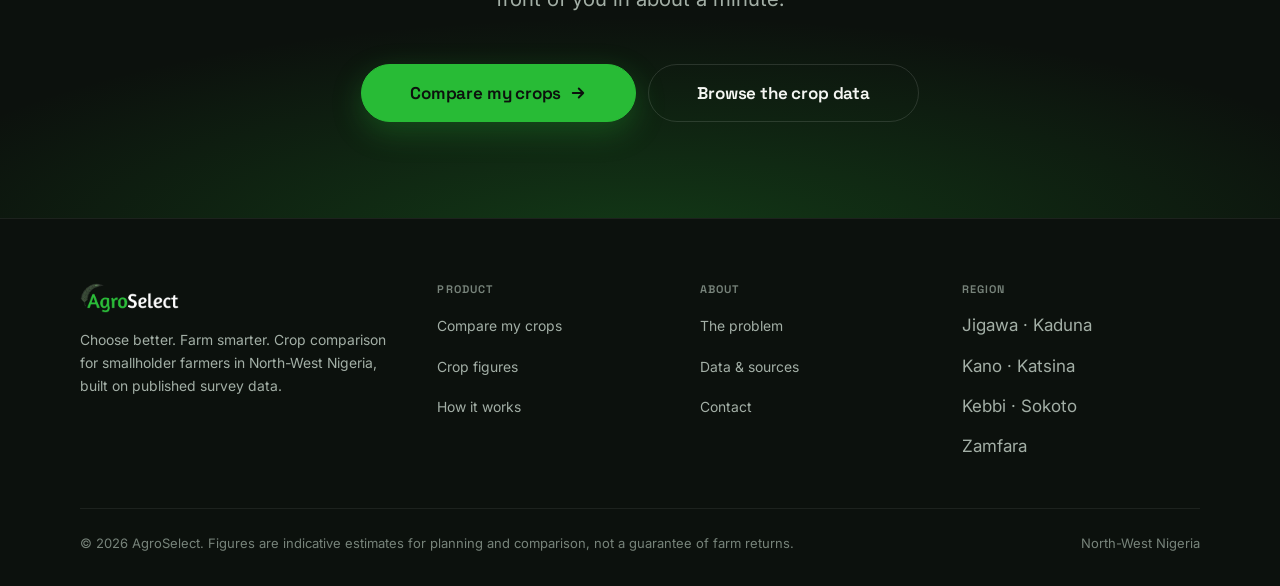
==== commit 72d1f9c7: "Add AgroSelect team page and navigation" ====
--- a/index.html
+++ b/index.html
@@ -66,6 +66,7 @@
         <a href="how-it-works.html">How It Works</a>
         <a href="crops.html">Crops</a>
         <a href="contact.html">Contact</a>
+        <a href="team.html">Team</a>
         <a class="btn btn-primary btn-sm nav-cta" href="get-started.html">Get started</a>
       </nav>
 
